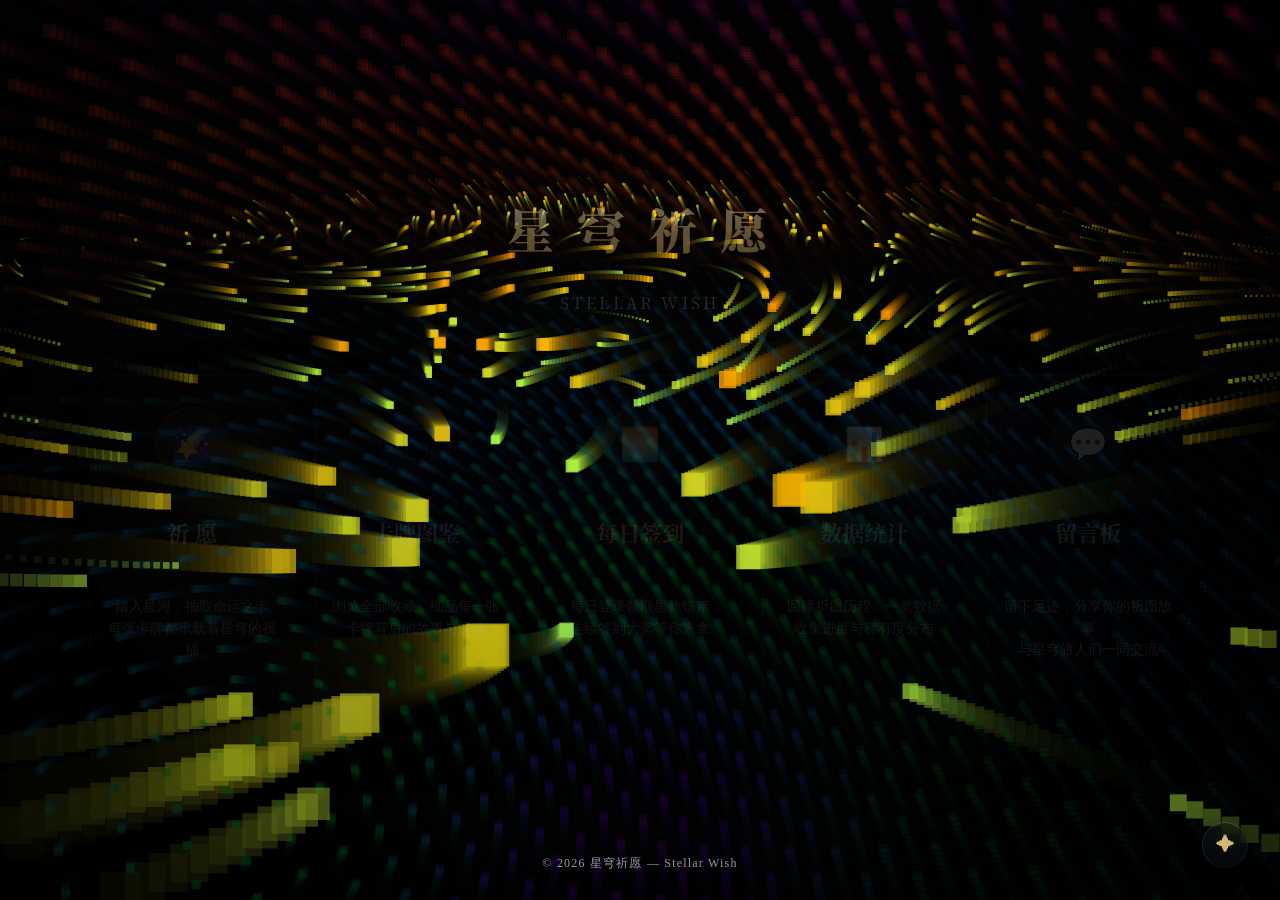
==== index.html @ f2a5bdac "fix: 五个入口卡片改为单行排列，禁止换行" ====
<!doctype html>
<html lang="zh-CN">
<head>
<meta charset="utf-8">
<meta name="viewport" content="width=device-width, initial-scale=1.0">
<title>星穹祈愿 · 主页</title>
<link rel="preconnect" href="https://fonts.googleapis.com">
<link rel="preconnect" href="https://fonts.gstatic.com" crossorigin>
<link href="https://fonts.googleapis.com/css2?family=Noto+Serif+SC:wght@400;600;700;900&family=Inter:wght@300;400;500;600&display=swap" rel="stylesheet">
<style>
/* ===== vortex canvas ===== */
html,body{
  margin:0px;
  width:100%;
  height:100%;
  overflow:hidden;
  background:#000;
}
#canvas{
  position:absolute;
  width:100%;
  height:100%;
}

/* ===== UI layer ===== */
:root{
  --gold:#D4B87A;--g2:#E8D5A3;--g3:#F5E6CC;--g4:#B89A50;
  --purple:#B08FFF;--p2:#c8b0ff;
  --text:#E8E0D0;--t2:#9999AA;
  --ft:"Noto Serif SC","STSong","SimSun",serif;
  --fu:"Inter","PingFang SC","Microsoft YaHei",sans-serif;
}

.vignette{
  position:fixed;inset:0;z-index:1;pointer-events:none;
  background:radial-gradient(ellipse at 50% 40%, transparent 25%, rgba(0,0,0,0.6) 100%);
}

.hero{
  position:fixed;inset:0;z-index:2;
  display:flex;flex-direction:column;align-items:center;justify-content:flex-start;
  padding:18vh 20px 40px;text-align:center;pointer-events:none;
  transition:opacity 0.5s ease, transform 0.6s cubic-bezier(0.22,1,0.36,1);
}
.hero>*{pointer-events:auto}
.hero.warping{opacity:0;transform:scale(0.92)}
.vignette{transition:opacity 0.4s ease}
.vignette.warping{opacity:0}
.footer{transition:opacity 0.4s ease}
.footer.warping{opacity:0}

.hero .logo{
  font-family:var(--ft);font-size:3rem;font-weight:900;
  background:linear-gradient(180deg,var(--g3),var(--gold),var(--g4));
  -webkit-background-clip:text;-webkit-text-fill-color:transparent;background-clip:text;
  margin-bottom:12px;letter-spacing:0.12em;
  text-shadow:0 0 80px rgba(212,184,122,0.3);
}
.hero .subtitle{
  font-family:var(--ft);font-size:1rem;color:var(--t2);
  letter-spacing:0.2em;margin-bottom:60px;
}

.portals{
  display:flex;gap:20px;flex-wrap:nowrap;justify-content:center;
  max-width:1100px;width:100%;
}
/* Frosted glass blobs behind cards — give backdrop-filter something to blur */
.portals::before{
  content:'';position:fixed;inset:0;z-index:-1;pointer-events:none;
  background:
    radial-gradient(ellipse 300px 350px at 20% 55%, rgba(212,175,110,0.10) 0%, transparent 70%),
    radial-gradient(ellipse 250px 300px at 75% 45%, rgba(176,143,255,0.08) 0%, transparent 70%),
    radial-gradient(ellipse 200px 250px at 50% 60%, rgba(100,160,220,0.06) 0%, transparent 70%);
}
.portal{
  flex:1;min-width:150px;max-width:200px;
  padding:32px 14px;border-radius:24px;
  /* Frosted glass core */
  background:rgba(18,22,40,0.28);
  backdrop-filter:blur(14px) saturate(150%) brightness(1.05);
  -webkit-backdrop-filter:blur(14px) saturate(150%) brightness(1.05);
  /* Directional borders — light from top-left, glass edge highlight */
  border-top:1px solid rgba(255,255,255,0.16);
  border-left:1px solid rgba(255,255,255,0.12);
  border-right:1px solid rgba(255,255,255,0.05);
  border-bottom:1px solid rgba(255,255,255,0.03);
  /* Multi-layer shadow for glass depth */
  box-shadow:
    0 20px 50px rgba(0,0,0,0.45),
    0 0 0 1px rgba(255,255,255,0.02) inset,
    0 1px 0 rgba(255,255,255,0.05) inset;
  text-decoration:none;color:inherit;
  transition:transform 0.4s cubic-bezier(0.22,1,0.36,1),box-shadow 0.4s ease,border-color 0.4s ease;
  display:flex;flex-direction:column;align-items:center;gap:16px;
}
.portal:hover{
  transform:translateY(-10px);
  border-top-color:rgba(255,255,255,0.28);
  border-left-color:rgba(255,255,255,0.20);
  border-right-color:rgba(255,255,255,0.10);
  border-bottom-color:rgba(255,255,255,0.06);
  box-shadow:
    0 30px 60px rgba(0,0,0,0.55),
    0 0 0 1px rgba(255,255,255,0.05) inset,
    0 1px 0 rgba(255,255,255,0.10) inset,
    0 0 80px rgba(212,184,122,0.10);
}
.portal-icon{
  width:72px;height:72px;border-radius:50%;
  display:flex;align-items:center;justify-content:center;
  font-size:2rem;
  background:rgba(255,255,255,0.04);
  border-top:1px solid rgba(255,255,255,0.14);
  border-left:1px solid rgba(255,255,255,0.10);
  border-right:1px solid rgba(255,255,255,0.04);
  border-bottom:1px solid rgba(255,255,255,0.02);
  box-shadow:0 8px 24px rgba(0,0,0,0.3),0 0 0 1px rgba(255,255,255,0.02) inset;
  backdrop-filter:blur(6px);
  -webkit-backdrop-filter:blur(6px);
  transition:all 0.4s ease;
}
.portal:hover .portal-icon{
  transform:translateY(-2px);
  box-shadow:0 12px 32px rgba(0,0,0,0.4),0 0 0 1px rgba(255,255,255,0.05) inset;
}
.portal.wish .portal-icon{background:radial-gradient(circle,rgba(212,184,122,0.18),rgba(212,184,122,0.03));border-top-color:rgba(212,184,122,0.3);border-left-color:rgba(212,184,122,0.2)}
.portal.cards .portal-icon{background:radial-gradient(circle,rgba(176,143,255,0.15),rgba(176,143,255,0.02));border-top-color:rgba(176,143,255,0.25);border-left-color:rgba(176,143,255,0.18)}
.portal.daily .portal-icon{background:radial-gradient(circle,rgba(255,180,100,0.15),rgba(255,180,100,0.02));border-top-color:rgba(255,180,100,0.25);border-left-color:rgba(255,180,100,0.18)}
.portal.stats .portal-icon{background:radial-gradient(circle,rgba(130,200,230,0.15),rgba(130,200,230,0.02));border-top-color:rgba(130,200,230,0.25);border-left-color:rgba(130,200,230,0.18)}
.portal.guestbook .portal-icon{background:radial-gradient(circle,rgba(180,220,180,0.15),rgba(180,220,180,0.02));border-top-color:rgba(180,220,180,0.25);border-left-color:rgba(180,220,180,0.18)}

.portal h2{font-family:var(--ft);font-size:1.4rem;font-weight:700}
.portal.wish h2{background:linear-gradient(180deg,var(--g3),var(--gold));-webkit-background-clip:text;-webkit-text-fill-color:transparent;background-clip:text}
.portal.cards h2{background:linear-gradient(180deg,var(--p2),var(--purple));-webkit-background-clip:text;-webkit-text-fill-color:transparent;background-clip:text}
.portal.daily h2{background:linear-gradient(180deg,#FFCC99,#FF9966);-webkit-background-clip:text;-webkit-text-fill-color:transparent;background-clip:text}
.portal.stats h2{background:linear-gradient(180deg,#99DDFF,#55AADD);-webkit-background-clip:text;-webkit-text-fill-color:transparent;background-clip:text}
.portal.guestbook h2{background:linear-gradient(180deg,#C8E8C8,#66AA88);-webkit-background-clip:text;-webkit-text-fill-color:transparent;background-clip:text}

.portal p{font-size:0.85rem;color:var(--t2);line-height:1.6}

.portal-arrow{
  font-size:0.9rem;color:var(--gold);opacity:0;
  transform:translateX(0);transition:all 0.3s ease;
}
.portal:hover .portal-arrow{opacity:1;transform:translateX(4px)}

.footer{
  position:fixed;bottom:28px;left:50%;transform:translateX(-50%);
  z-index:2;font-size:0.75rem;color:var(--t2);
  letter-spacing:0.1em;
}

/* ===== Return button (visible when dimmed) ===== */
.return-btn{
  position:fixed;bottom:32px;right:32px;z-index:20;
  width:46px;height:46px;border-radius:50%;
  border:none;cursor:pointer;outline:none;
  background:rgba(18,22,40,0.32);
  backdrop-filter:blur(12px) saturate(150%);
  -webkit-backdrop-filter:blur(12px) saturate(150%);
  border-top:1px solid rgba(255,255,255,0.16);
  border-left:1px solid rgba(255,255,255,0.10);
  border-right:1px solid rgba(255,255,255,0.05);
  border-bottom:1px solid rgba(255,255,255,0.03);
  color:var(--gold);font-size:1.2rem;
  display:flex;align-items:center;justify-content:center;
  box-shadow:0 6px 24px rgba(0,0,0,0.4);
  opacity:0;pointer-events:none;
  transition:opacity 0.4s ease,transform 0.3s ease;
  transform:scale(0.8);
}
.return-btn.visible{
  opacity:1;pointer-events:auto;transform:scale(1);
}
.return-btn:hover{
  border-top-color:rgba(255,255,255,0.28);
  background:rgba(212,184,122,0.12);
  box-shadow:0 8px 30px rgba(0,0,0,0.5),0 0 20px rgba(212,184,122,0.12);
}

/* ===== Portal auto-fade: dim when mouse is away ===== */
.hero .logo,.hero .subtitle,.hero .portals{
  transition:opacity 0.8s ease; /* slow fade-out */
}
.hero.dimmed .logo{opacity:0.45}
.hero.dimmed .subtitle{opacity:0.25}
.hero.dimmed .portals{opacity:0.12;pointer-events:none}
.hero.dimmed .portals:hover{opacity:0.12}

/* ===== Guestbook modal ===== */
.guestbook-overlay{
  position:fixed;inset:0;z-index:50;
  background:rgba(0,0,0,0.55);
  backdrop-filter:blur(6px);
  -webkit-backdrop-filter:blur(6px);
  display:flex;align-items:center;justify-content:center;
  opacity:0;pointer-events:none;
  transition:opacity 0.3s ease;
}
.guestbook-overlay.open{opacity:1;pointer-events:auto}
.guestbook-modal{
  width:min(720px,90vw);max-height:70vh;
  padding:28px 24px;border-radius:18px;
  background:rgba(14,20,40,0.48);
  backdrop-filter:blur(22px) saturate(150%) brightness(1.05);
  -webkit-backdrop-filter:blur(22px) saturate(150%) brightness(1.05);
  border-top:1px solid rgba(255,255,255,0.14);
  border-left:1px solid rgba(255,255,255,0.10);
  border-right:1px solid rgba(255,255,255,0.05);
  border-bottom:1px solid rgba(255,255,255,0.03);
  box-shadow:0 20px 60px rgba(0,0,0,0.5);
  overflow-y:auto;position:relative;
}
.guestbook-modal::-webkit-scrollbar{width:3px}
.guestbook-modal::-webkit-scrollbar-thumb{background:rgba(212,184,122,0.18);border-radius:2px}
.guestbook-modal h3{
  font-family:var(--ft);font-size:1.1rem;
  background:linear-gradient(180deg,var(--g3),var(--gold));
  -webkit-background-clip:text;-webkit-text-fill-color:transparent;background-clip:text;
  margin-bottom:16px;text-align:center;letter-spacing:2px;
}
.guestbook-close{
  position:absolute;top:12px;right:14px;
  width:32px;height:32px;border-radius:50%;
  border:1px solid rgba(255,255,255,0.12);
  background:rgba(255,255,255,0.04);
  color:var(--t2);cursor:pointer;font-size:0.9rem;
  display:flex;align-items:center;justify-content:center;
  transition:all 0.2s;
}
.guestbook-close:hover{color:var(--text);border-color:rgba(255,255,255,0.25)}

@media(max-width:600px){
  .hero .logo{font-size:2.2rem}
  .portals{gap:20px}
  .portal{padding:30px 20px}
  .guestbook-modal{max-height:80vh;padding:20px 14px}
}
</style>
</head>
<body>

<canvas id="canvas"></canvas>
<div class="vignette"></div>

<main class="hero">
  <h1 class="logo">星 穹 祈 愿</h1>
  <p class="subtitle">— STELLAR WISH —</p>

  <div class="portals">
    <a href="wish.html" class="portal wish">
      <div class="portal-icon">🌠</div>
      <h2>祈 愿</h2>
      <p>踏入星河，抽取命运之卡<br>每张卡牌都承载着星穹的祝福</p>
      <span class="portal-arrow">进入 →</span>
    </a>
    <a href="cards.html" class="portal cards">
      <div class="portal-icon">🂠</div>
      <h2>卡牌图鉴</h2>
      <p>浏览全部收藏，细品每一张<br>卡牌背后的故事与灵魂</p>
      <span class="portal-arrow">进入 →</span>
    </a>
    <a href="daily.html" class="portal daily">
      <div class="portal-icon">🌅</div>
      <h2>每日签到</h2>
      <p>每日登录领取星轨馈赠<br>连续签到大奖等你来拿</p>
      <span class="portal-arrow">进入 →</span>
    </a>
    <a href="stats.html" class="portal stats">
      <div class="portal-icon">📊</div>
      <h2>数据统计</h2>
      <p>回顾祈愿历程，一览数据<br>收集进度与稀有度分布</p>
      <span class="portal-arrow">进入 →</span>
    </a>
    <a class="portal guestbook" id="portal-guestbook" onclick="event.preventDefault();openGuestbook()">
      <div class="portal-icon">💬</div>
      <h2>留言板</h2>
      <p>留下足迹，分享你的祈愿故事<br>与星穹旅人们一同交流</p>
      <span class="portal-arrow">展开 ▽</span>
    </a>
  </div>
</main>

<footer class="footer">© 2026 星穹祈愿 — Stellar Wish</footer>

<!-- Dimmed-state return button -->
<button class="return-btn" id="return-btn" title="回到入口">✦</button>

<!-- ===== Guestbook modal ===== -->
<div class="guestbook-overlay" id="guestbook-overlay">
  <div class="guestbook-modal" id="guestbook-modal">
    <button class="guestbook-close" id="guestbook-close">✕</button>
    <h3>— 星穹留言 —</h3>
    <div id="giscus-container"></div>
  </div>
</div>

<script>
function project3D(x,y,z,vars){
	var p,d;
	x-=vars.camX;
	y-=vars.camY-8;
	z-=vars.camZ;
	p=Math.atan2(x,z);
	d=Math.sqrt(x*x+z*z);
	x=Math.sin(p-vars.yaw)*d;
	z=Math.cos(p-vars.yaw)*d;
	p=Math.atan2(y,z);
	d=Math.sqrt(y*y+z*z);
	y=Math.sin(p-vars.pitch)*d;
	z=Math.cos(p-vars.pitch)*d;
	var rx1=-1000;
	var ry1=1;
	var rx2=1000;
	var ry2=1;
	var rx3=0;
	var ry3=0;
	var rx4=x;
	var ry4=z;
	var uc=(ry4-ry3)*(rx2-rx1)-(rx4-rx3)*(ry2-ry1);
	var ua=((rx4-rx3)*(ry1-ry3)-(ry4-ry3)*(rx1-rx3))/uc;
	var ub=((rx2-rx1)*(ry1-ry3)-(ry2-ry1)*(rx1-rx3))/uc;
	if(!z)z=0.000000001;
	if(ua>0&&ua<1&&ub>0&&ub<1){
		return {
			x:vars.cx+(rx1+ua*(rx2-rx1))*vars.scale,
			y:vars.cy+y/z*vars.scale,
			d:(x*x+y*y+z*z)
		};
	}else{
		return { d:-1 };
	}
}
function elevation(x,y,z){
	var dist = Math.sqrt(x*x+y*y+z*z);
	if(dist && z/dist>=-1 && z/dist <=1) return Math.acos(z / dist);
	return 0.00000001;
}
function rgb(col){
	col += 0.000001;
	var r = parseInt((0.5+Math.sin(col)*0.5)*16);
	var g = parseInt((0.5+Math.cos(col)*0.5)*16);
	var b = parseInt((0.5-Math.sin(col)*0.5)*16);
	return "#"+r.toString(16)+g.toString(16)+b.toString(16);
}
function interpolateColors(RGB1,RGB2,degree){
	var w2=degree;
	var w1=1-w2;
	return [w1*RGB1[0]+w2*RGB2[0],w1*RGB1[1]+w2*RGB2[1],w1*RGB1[2]+w2*RGB2[2]];
}
function rgbArray(col){
	col += 0.000001;
	var r = parseInt((0.5+Math.sin(col)*0.5)*256);
	var g = parseInt((0.5+Math.cos(col)*0.5)*256);
	var b = parseInt((0.5-Math.sin(col)*0.5)*256);
	return [r, g, b];
}
function colorString(arr){
	var r = parseInt(arr[0]);
	var g = parseInt(arr[1]);
	var b = parseInt(arr[2]);
	return "#"+("0" + r.toString(16) ).slice (-2)+("0" + g.toString(16) ).slice (-2)+("0" + b.toString(16) ).slice (-2);
}
function process(vars){
	if(vars.points.length<vars.initParticles) for(var i=0;i<5;++i) spawnParticle(vars);
	var p,d,t;
	p = Math.atan2(vars.camX, vars.camZ);
	d = Math.sqrt(vars.camX * vars.camX + vars.camZ * vars.camZ);
	d -= Math.sin(vars.frameNo / 80) / 25;
	t = Math.cos(vars.frameNo / 300) / 165;
	vars.camX = Math.sin(p + t) * d;
	vars.camZ = Math.cos(p + t) * d;
	vars.camY = -Math.sin(vars.frameNo / 220) * 15;
	vars.yaw = Math.PI + p + t;
	vars.pitch = elevation(vars.camX, vars.camZ, vars.camY) - Math.PI / 2;
	var t;
	for(var i=0;i<vars.points.length;++i){
		x=vars.points[i].x;
		y=vars.points[i].y;
		z=vars.points[i].z;
		d=Math.sqrt(x*x+z*z)/1.0075;
		t=.1/(1+d*d/5);
		p=Math.atan2(x,z)+t;
		vars.points[i].x=Math.sin(p)*d;
		vars.points[i].z=Math.cos(p)*d;
		vars.points[i].y+=vars.points[i].vy*t*((Math.sqrt(vars.distributionRadius)-d)*2);
		if(vars.points[i].y>vars.vortexHeight/2 || d<.25){
			vars.points.splice(i,1);
			spawnParticle(vars);
		}
	}
}
function drawFloor(vars){
	var x,y,z,d,point,a;
	for (var i = -25; i <= 25; i += 1) {
		for (var j = -25; j <= 25; j += 1) {
			x = i*2;
			z = j*2;
			y = vars.floor;
			d = Math.sqrt(x * x + z * z);
			point = project3D(x, y-d*d/85, z, vars);
			if (point.d != -1) {
				size = 1 + 15000 / (1 + point.d);
				a = 0.15 - Math.pow(d / 50, 4) * 0.15;
				if (a > 0) {
					vars.ctx.fillStyle = colorString(interpolateColors(rgbArray(d/26-vars.frameNo/40),[0,128,32],.5+Math.sin(d/6-vars.frameNo/8)/2));
					vars.ctx.globalAlpha = a;
					vars.ctx.fillRect(point.x-size/2,point.y-size/2,size,size);
				}
			}
		}
	}
	vars.ctx.fillStyle = "#82f";
	for (var i = -25; i <= 25; i += 1) {
		for (var j = -25; j <= 25; j += 1) {
			x = i*2;
			z = j*2;
			y = -vars.floor;
			d = Math.sqrt(x * x + z * z);
			point = project3D(x, y+d*d/85, z, vars);
			if (point.d != -1) {
				size = 1 + 15000 / (1 + point.d);
				a = 0.15 - Math.pow(d / 50, 4) * 0.15;
				if (a > 0) {
					vars.ctx.fillStyle = colorString(interpolateColors(rgbArray(-d/26-vars.frameNo/40),[32,0,128],.5+Math.sin(-d/6-vars.frameNo/8)/2));
					vars.ctx.globalAlpha = a;
					vars.ctx.fillRect(point.x-size/2,point.y-size/2,size,size);
				}
			}
		}
	}
}
function sortFunction(a,b){
	return b.dist-a.dist;
}
function draw(vars){
	vars.ctx.globalAlpha=.15;
	vars.ctx.fillStyle="#000";
	vars.ctx.fillRect(0, 0, canvas.width, canvas.height);
	drawFloor(vars);
	var point,x,y,z,a;
	for(var i=0;i<vars.points.length;++i){
		x=vars.points[i].x;
		y=vars.points[i].y;
		z=vars.points[i].z;
		point=project3D(x,y,z,vars);
		if(point.d != -1){
			vars.points[i].dist=point.d;
			size=1+vars.points[i].radius/(1+point.d);
			d=Math.abs(vars.points[i].y);
			a = .8 - Math.pow(d / (vars.vortexHeight/2), 1000) * .8;
			vars.ctx.globalAlpha=a>=0&&a<=1?a:0;
			vars.ctx.fillStyle=rgb(vars.points[i].color);
			if(point.x>-1&&point.x<vars.canvas.width&&point.y>-1&&point.y<vars.canvas.height)vars.ctx.fillRect(point.x-size/2,point.y-size/2,size,size);
		}
	}
	vars.points.sort(sortFunction);
}
function spawnParticle(vars){

	var p,ls;
	pt={};
	p=Math.PI*2*Math.random();
	ls=Math.sqrt(Math.random()*vars.distributionRadius);
	pt.x=Math.sin(p)*ls;
	pt.y=-vars.vortexHeight/2;
	pt.vy=vars.initV/20+Math.random()*vars.initV;
	pt.z=Math.cos(p)*ls;
	pt.radius=200+800*Math.random();
	pt.color=pt.radius/1000+vars.frameNo/250;
	vars.points.push(pt);
}
function frame(vars) {
	if(vars === undefined){
		var vars={};
		vars.canvas = document.querySelector("canvas");
		vars.ctx = vars.canvas.getContext("2d");
		vars.canvas.width = document.body.clientWidth;
		vars.canvas.height = document.body.clientHeight;
		window.addEventListener("resize", function(){
			vars.canvas.width = document.body.clientWidth;
			vars.canvas.height = document.body.clientHeight;
			vars.cx=vars.canvas.width/2;
			vars.cy=vars.canvas.height/2;
		}, true);
		vars.frameNo=0;

		vars.camX = 0;
		vars.camY = 0;
		vars.camZ = -14;
		vars.pitch = elevation(vars.camX, vars.camZ, vars.camY) - Math.PI / 2;
		vars.yaw = 0;
		vars.cx=vars.canvas.width/2;
		vars.cy=vars.canvas.height/2;
		vars.bounding=10;
		vars.scale=500;
		vars.floor=26.5;

		vars.points=[];
		vars.initParticles=700;
		vars.initV=.01;
		vars.distributionRadius=800;
		vars.vortexHeight=25;
	}
	vars.frameNo++;
	requestAnimationFrame(function() {
		frame(vars);
	});
	process(vars);
	draw(vars);
}
frame();
</script>

<script>
/* ==============================================
   Hyperspace Warp Transition (Star Wars style)
   ============================================== */
(function(){
  var warpActive = false;

  // Intercept all portal clicks
  document.querySelectorAll('.portal').forEach(function(link){
    link.addEventListener('click', function(e){
      e.preventDefault();
      if(warpActive) return;
      var href = this.getAttribute('href');
      if(href) startWarp(href);
    });
  });

  function startWarp(targetUrl){
    warpActive = true;

    // Fade out UI layers
    document.querySelector('.hero').classList.add('warping');
    document.querySelector('.vignette').classList.add('warping');
    document.querySelector('.footer').classList.add('warping');

    // Create warp canvas on top of everything
    var warp = document.createElement('canvas');
    warp.style.cssText = 'position:fixed;inset:0;z-index:100;pointer-events:none';
    document.body.appendChild(warp);
    warp.width = window.innerWidth;
    warp.height = window.innerHeight;
    var ctx = warp.getContext('2d');

    var cx = warp.width / 2;
    var cy = warp.height / 2;

    // Hyperspace streaks — spawn from edges, race toward center
    var streaks = [];
    var STREAK_COUNT = 400;
    for (var i = 0; i < STREAK_COUNT; i++){
      streaks.push(spawnStreak(cx, cy, warp.width, warp.height, true));
    }

    var startTime = performance.now();
    var DURATION = 1800; // ms

    function spawnStreak(cx, cy, w, h, randomDist){
      // Spawn from far outside the viewport on a random edge
      var edge = Math.floor(Math.random() * 4);
      var x, y;
      var margin = 300;
      if(edge === 0){ x = Math.random() * w; y = -margin; }          // top
      else if(edge === 1){ x = w + margin; y = Math.random() * h; }   // right
      else if(edge === 2){ x = Math.random() * w; y = h + margin; }   // bottom
      else { x = -margin; y = Math.random() * h; }                     // left

      if(randomDist){
        // Randomize initial position along the path
        x += (cx - x) * (Math.random() * 0.8);
        y += (cy - y) * (Math.random() * 0.8);
      }

      // Slight randomization of target (vanishing point)
      var tx = cx + (Math.random() - 0.5) * 80;
      var ty = cy + (Math.random() - 0.5) * 60;

      var dx = tx - x;
      var dy = ty - y;
      var dist = Math.sqrt(dx * dx + dy * dy);

      return {
        x: x, y: y,
        tx: tx, ty: ty,
        nx: dx / dist, ny: dy / dist,
        dist: dist,
        speed: 4 + Math.random() * 12,
        length: 30 + Math.random() * 120,
        hue: Math.random() < 0.2 ? 40 : Math.random() < 0.5 ? 210 : 260,
        opacity: 0.5 + Math.random() * 0.5
      };
    }

    function animateWarp(ts){
      var elapsed = ts - startTime;
      var progress = Math.min(elapsed / DURATION, 1);
      // Aggressive ease-in: slow start → explosive finish
      var eased = Math.pow(progress, 4);

      // Fade-to-black overlay intensifies
      ctx.globalCompositeOperation = 'source-over';
      ctx.fillStyle = 'rgba(0,0,0,' + (0.08 + eased * 0.35) + ')';
      ctx.fillRect(0, 0, warp.width, warp.height);

      ctx.globalCompositeOperation = 'lighter';

      for (var i = 0; i < streaks.length; i++){
        var s = streaks[i];
        var currentSpeed = s.speed * (1 + eased * 40);
        s.x += s.nx * currentSpeed;
        s.y += s.ny * currentSpeed;

        var remainingDist = Math.sqrt(
          (s.tx - s.x) * (s.tx - s.x) + (s.ty - s.y) * (s.ty - s.y)
        );

        // Streak tail position
        var tailLen = s.length * (1 + eased * 8);
        var sx = s.x - s.nx * tailLen;
        var sy = s.y - s.ny * tailLen;

        var alpha = s.opacity * (1 - progress * 0.3);

        // Wide coloured glow
        ctx.beginPath();
        ctx.moveTo(sx, sy);
        ctx.lineTo(s.x, s.y);
        ctx.strokeStyle = 'hsla(' + s.hue + ',100%,80%,' + (alpha * 0.25) + ')';
        ctx.lineWidth = 4 + eased * 8;
        ctx.lineCap = 'round';
        ctx.stroke();

        // Mid glow
        ctx.beginPath();
        ctx.moveTo(sx, sy);
        ctx.lineTo(s.x, s.y);
        ctx.strokeStyle = 'hsla(' + s.hue + ',100%,95%,' + (alpha * 0.55) + ')';
        ctx.lineWidth = 1.5 + eased * 3;
        ctx.lineCap = 'round';
        ctx.stroke();

        // White-hot core
        ctx.beginPath();
        ctx.moveTo(sx, sy);
        ctx.lineTo(s.x, s.y);
        ctx.strokeStyle = 'hsla(0,0%,100%,' + alpha + ')';
        ctx.lineWidth = 0.8 + eased * 1.2;
        ctx.lineCap = 'round';
        ctx.stroke();

        // Respawn if past vanishing point or too close
        if(remainingDist < 20 || s.x < -500 || s.x > warp.width + 500 || s.y < -500 || s.y > warp.height + 500){
          streaks[i] = spawnStreak(cx, cy, warp.width, warp.height, false);
        }
      }

      // Central glow builds from 30% progress
      if(progress > 0.3){
        var glowAlpha = Math.pow((progress - 0.3) / 0.7, 2);
        var glowRadius = 80 + eased * 500;
        var g = ctx.createRadialGradient(cx, cy, 0, cx, cy, glowRadius);
        g.addColorStop(0, 'rgba(255,255,255,' + (glowAlpha * 0.9) + ')');
        g.addColorStop(0.2, 'rgba(180,210,255,' + (glowAlpha * 0.5) + ')');
        g.addColorStop(0.5, 'rgba(80,120,255,' + (glowAlpha * 0.15) + ')');
        g.addColorStop(1, 'rgba(20,40,180,0)');
        ctx.fillStyle = g;
        ctx.beginPath();
        ctx.arc(cx, cy, glowRadius, 0, Math.PI * 2);
        ctx.fill();
      }

      if(progress < 1){
        requestAnimationFrame(animateWarp);
      }else{
        // Terminal flash
        ctx.globalCompositeOperation = 'source-over';
        var flashAlpha = 1;
        function flashOut(){
          flashAlpha -= 0.06;
          if(flashAlpha <= 0){
            window.location.href = targetUrl;
            return;
          }
          ctx.fillStyle = 'rgba(255,255,255,' + Math.max(0, flashAlpha) + ')';
          ctx.fillRect(0, 0, warp.width, warp.height);
          requestAnimationFrame(flashOut);
        }
        ctx.fillStyle = '#fff';
        ctx.fillRect(0, 0, warp.width, warp.height);
        requestAnimationFrame(flashOut);
      }
    }

    requestAnimationFrame(animateWarp);
  }
})();
</script>

<script>
/* ==============================================
   Portal auto-fade + Guestbook toggle
   ============================================== */
(function(){
  var hero = document.querySelector('.hero');
  var returnBtn = document.getElementById('return-btn');
  var gbOverlay = document.getElementById('guestbook-overlay');
  var gbClose = document.getElementById('guestbook-close');
  var giscusLoaded = false;

  // ---- Portal fade ----
  var dimTimer = null;
  var DIM_DELAY = 1800;

  function undim(){
    // Force instant reappear via inline style, then clear for next fade-out
    var els = hero.querySelectorAll('.logo,.subtitle,.portals');
    els.forEach(function(el){ el.style.transition = 'none'; });
    hero.classList.remove('dimmed');
    returnBtn.classList.remove('visible');
    // Trigger reflow so the 'none' transition takes effect immediately
    hero.offsetHeight;
    // Restore CSS transition for next fade-out
    els.forEach(function(el){ el.style.transition = ''; });
    resetTimer();
  }

  function doDim(){
    hero.classList.add('dimmed');
    returnBtn.classList.add('visible');
  }

  function resetTimer(){
    clearTimeout(dimTimer);
    dimTimer = setTimeout(doDim, DIM_DELAY);
  }

  // Mouse enters hero area — immediately show
  hero.addEventListener('mouseenter', undim);
  // Mouse moves anywhere on the page — reset the fade countdown
  document.addEventListener('mousemove', function(e){
    if(hero.contains(e.target) || returnBtn.contains(e.target)){
      undim();
    }else{
      resetTimer();
    }
  });
  // Return button click — manually undim
  returnBtn.addEventListener('click', undim);
  // Start the timer on page load
  resetTimer();

  // ---- Guestbook modal ----
  window.openGuestbook = function(){
    gbOverlay.classList.add('open');
    if(!giscusLoaded) loadGiscus();
  };
  gbClose.addEventListener('click', function(){
    gbOverlay.classList.remove('open');
  });
  gbOverlay.addEventListener('click', function(e){
    if(e.target === gbOverlay) gbOverlay.classList.remove('open');
  });

  function loadGiscus(){
    giscusLoaded = true;
    var container = document.getElementById('giscus-container');
    // Show loading hint
    container.innerHTML = '<p style="text-align:center;color:var(--t2);font-size:0.85rem;padding:20px">正在加载留言系统...</p>';

    var script = document.createElement('script');
    script.src = 'https://giscus.app/client.js';
    script.setAttribute('data-repo', 'csxuyi/CSXUYI.github.io');
    script.setAttribute('data-repo-id', 'R_kgDOSl85kg');
    script.setAttribute('data-category', 'General');
    script.setAttribute('data-category-id', 'DIC_kwDOSl85ks4C99iu');
    script.setAttribute('data-mapping', 'pathname');
    script.setAttribute('data-strict', '0');
    script.setAttribute('data-reactions-enabled', '1');
    script.setAttribute('data-emit-metadata', '0');
    script.setAttribute('data-input-position', 'bottom');
    script.setAttribute('data-theme', 'dark');
    script.setAttribute('data-lang', 'zh-CN');
    script.setAttribute('data-loading', 'lazy');
    script.crossOrigin = 'anonymous';
    script.async = true;

    script.onload = function(){
      // giscus will replace the container content
    };
    script.onerror = function(){
      container.innerHTML = '<p style="text-align:center;color:var(--t2);font-size:0.85rem;padding:20px">留言系统加载失败。请确认已在 GitHub 仓库中启用 Discussions 功能，并到 <a href="https://giscus.app" style="color:var(--gold)" target="_blank">giscus.app</a> 完成配置。</p>';
    };

    container.appendChild(script);
  }
})();
</script>

</body>
</html>
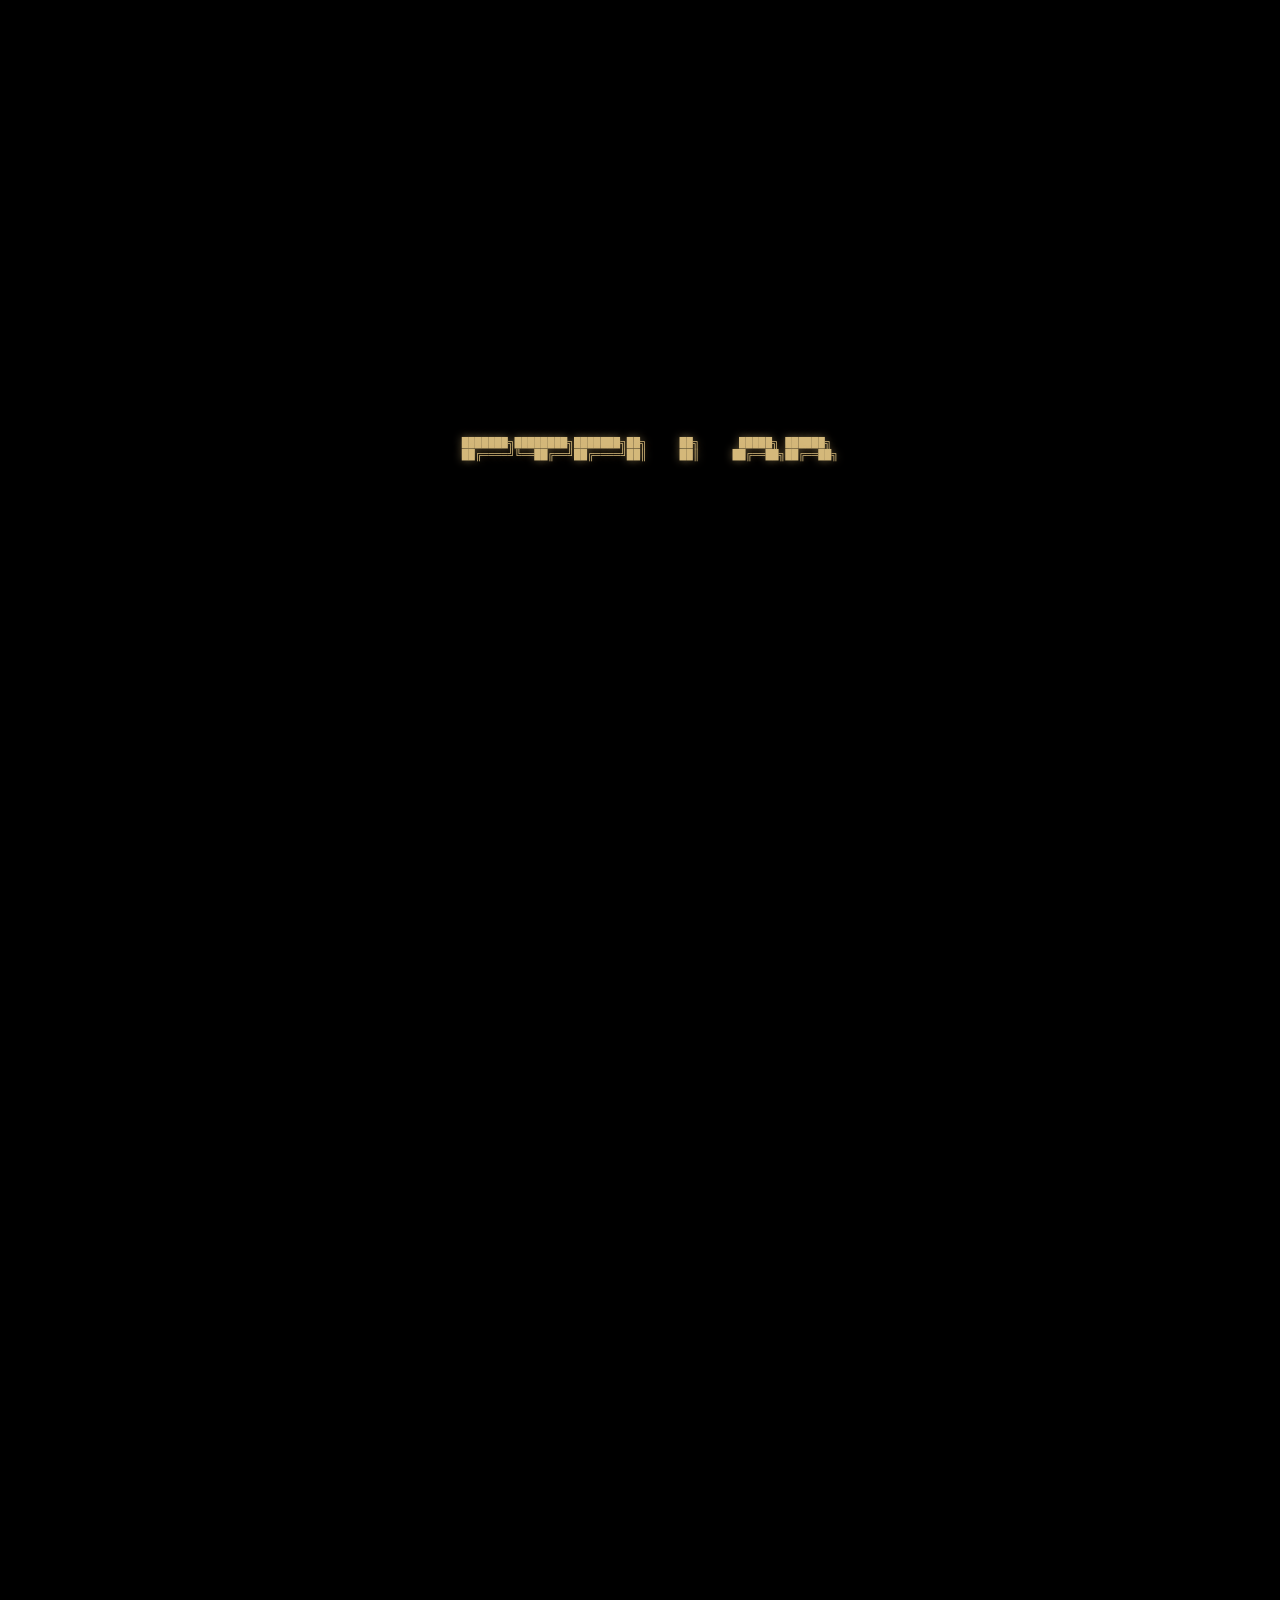
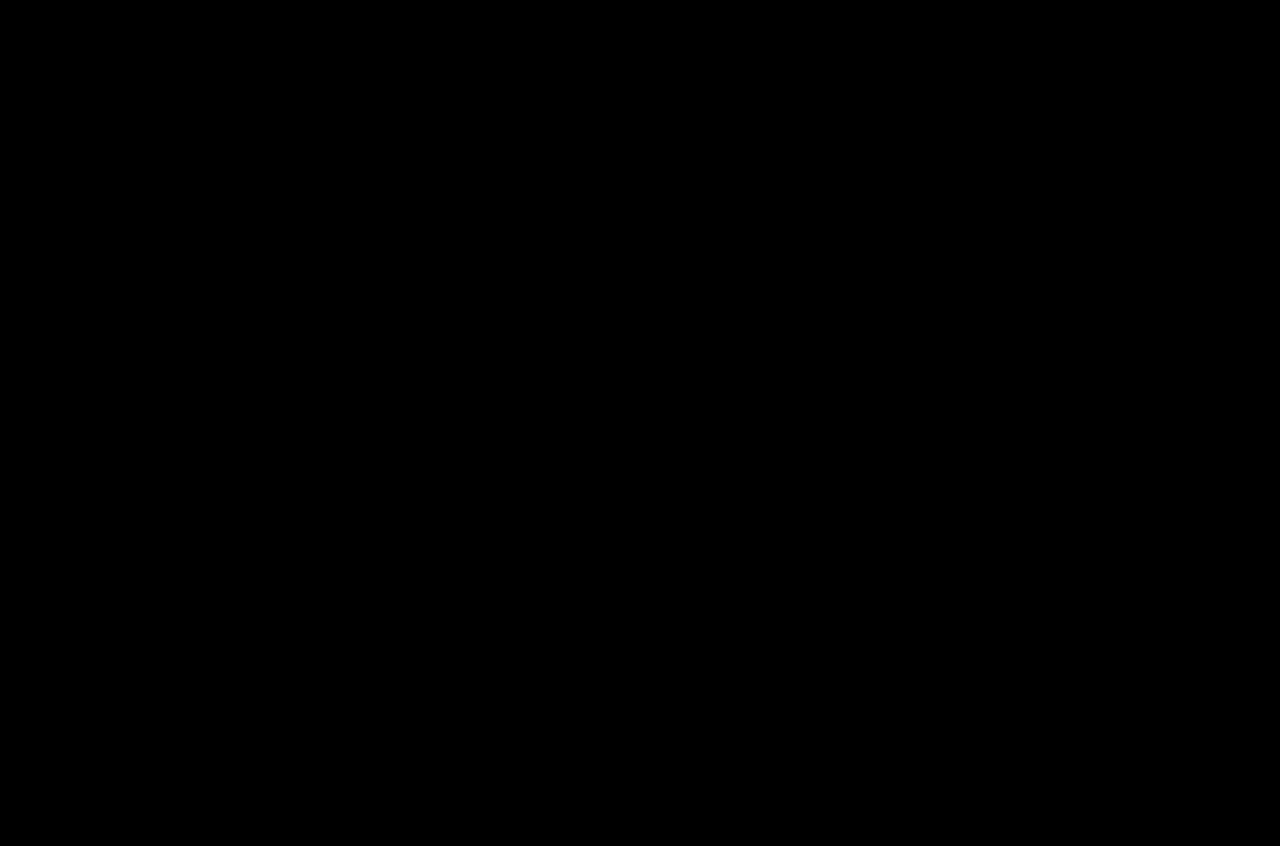
==== commit b79a896e: "feat: xLab 品牌升级 · WebGL 背景 · 电影感抽卡演出 · 全站终端风统一 - index: X[STELLAR_WISH] 终端风 logo, WebGL 黑洞星云背景, 星空牵引" ====
--- a/index.html
+++ b/index.html
@@ -3,7 +3,7 @@
 <head>
 <meta charset="utf-8">
 <meta name="viewport" content="width=device-width, initial-scale=1.0">
-<title>星穹祈愿 · 主页</title>
+<title>X[STELLAR_WISH] · xLab</title>
 <link rel="preconnect" href="https://fonts.googleapis.com">
 <link rel="preconnect" href="https://fonts.gstatic.com" crossorigin>
 <link href="https://fonts.googleapis.com/css2?family=Noto+Serif+SC:wght@400;600;700;900&family=Inter:wght@300;400;500;600&display=swap" rel="stylesheet">
@@ -13,13 +13,20 @@
   margin:0px;
   width:100%;
   height:100%;
-  overflow:hidden;
+  overflow-x:hidden;
   background:#000;
+  scroll-behavior:smooth;
 }
 #canvas{
-  position:absolute;
+  position:fixed;
   width:100%;
   height:100%;
+}
+#star-canvas{
+  position:fixed;
+  inset:0;
+  z-index:1;
+  pointer-events:none;
 }
 
 /* ===== UI layer ===== */
@@ -37,10 +44,12 @@
 }
 
 .hero{
-  position:fixed;inset:0;z-index:2;
+  position:relative;z-index:2;
+  min-height:100vh;
   display:flex;flex-direction:column;align-items:center;justify-content:flex-start;
-  padding:18vh 20px 40px;text-align:center;pointer-events:none;
+  padding:14vh 20px 60px;text-align:center;
   transition:opacity 0.5s ease, transform 0.6s cubic-bezier(0.22,1,0.36,1);
+  pointer-events:none;
 }
 .hero>*{pointer-events:auto}
 .hero.warping{opacity:0;transform:scale(0.92)}
@@ -50,15 +59,39 @@
 .footer.warping{opacity:0}
 
 .hero .logo{
-  font-family:var(--ft);font-size:3rem;font-weight:900;
+  font-family:"JetBrains Mono","SF Mono","Menlo",ui-monospace,monospace;
+  font-size:clamp(1.8rem,4.2vw,3rem);font-weight:700;
   background:linear-gradient(180deg,var(--g3),var(--gold),var(--g4));
   -webkit-background-clip:text;-webkit-text-fill-color:transparent;background-clip:text;
-  margin-bottom:12px;letter-spacing:0.12em;
+  margin-bottom:6px;letter-spacing:0.02em;
   text-shadow:0 0 80px rgba(212,184,122,0.3);
-}
+  white-space:nowrap;
+  display:inline-flex;align-items:baseline;gap:0;
+}
+.hero .logo .lb,.hero .logo .rb{color:#7aa9ff;-webkit-text-fill-color:#7aa9ff;opacity:.85}
+.hero .logo .cur{
+  display:inline-block;width:0.55ch;height:1em;background:var(--gold);
+  margin-left:4px;vertical-align:-0.12em;
+  animation:cur-blink 1.05s steps(1) infinite;
+}
+@keyframes cur-blink{50%{opacity:0}}
+.hero .subtag{
+  font-family:"JetBrains Mono",ui-monospace,monospace;
+  font-size:0.78rem;color:var(--t2);letter-spacing:0.18em;
+  margin-bottom:8px;opacity:0.85;
+}
+.hero .subtag .ok{color:#7fffa3}
+.hero .subtag .gold{color:var(--gold)}
 .hero .subtitle{
-  font-family:var(--ft);font-size:1rem;color:var(--t2);
-  letter-spacing:0.2em;margin-bottom:60px;
+  font-family:"JetBrains Mono",ui-monospace,monospace;font-size:0.78rem;color:var(--t2);
+  letter-spacing:0.16em;margin-bottom:54px;opacity:0.7;
+}
+.hero .brand{
+  font-family:"JetBrains Mono",ui-monospace,monospace;font-size:0.7rem;
+  letter-spacing:0.32em;color:var(--gold);opacity:0.9;
+  border:1px solid rgba(212,184,122,0.35);
+  padding:4px 10px;border-radius:4px;margin-bottom:18px;
+  background:rgba(212,184,122,0.06);
 }
 
 .portals{
@@ -146,9 +179,100 @@
 .portal:hover .portal-arrow{opacity:1;transform:translateX(4px)}
 
 .footer{
-  position:fixed;bottom:28px;left:50%;transform:translateX(-50%);
+  position:relative;padding:40px 20px 28px;text-align:center;
   z-index:2;font-size:0.75rem;color:var(--t2);
   letter-spacing:0.1em;
+}
+
+/* ===== Scroll-down sections ===== */
+.section-wrap{
+  position:relative;z-index:2;
+  padding:80px 24px 40px;
+  max-width:900px;margin:0 auto;
+}
+.section-label{
+  font-family:"JetBrains Mono",ui-monospace,monospace;
+  font-size:0.68rem;letter-spacing:0.28em;
+  color:#7aa9ff;margin-bottom:16px;
+  display:flex;align-items:center;gap:12px;
+}
+.section-label::before{content:'';width:20px;height:1px;background:#7aa9ff}
+.section-title{
+  font-family:var(--ft);font-size:clamp(1.5rem,3vw,2rem);font-weight:900;
+  background:linear-gradient(180deg,var(--g3),var(--gold));
+  -webkit-background-clip:text;-webkit-text-fill-color:transparent;background-clip:text;
+  margin-bottom:20px;letter-spacing:.06em;
+}
+.section-desc{
+  font-family:"JetBrains Mono",ui-monospace,monospace;
+  font-size:0.85rem;color:var(--t2);line-height:1.8;
+  max-width:640px;
+}
+.section-desc b{color:var(--g3);font-weight:600}
+
+/* Feature cards grid */
+.feature-grid{
+  display:grid;grid-template-columns:repeat(auto-fit,minmax(200px,1fr));
+  gap:16px;margin-top:32px;
+}
+.feature-card{
+  padding:22px 18px;border-radius:14px;
+  background:rgba(14,18,32,.4);backdrop-filter:blur(14px);-webkit-backdrop-filter:blur(14px);
+  border:1px solid var(--xline, rgba(212,184,122,0.18));border-top-color:rgba(255,255,255,0.10);
+  transition:transform .35s ease,border-color .35s ease;
+  font-family:"JetBrains Mono",ui-monospace,monospace;
+}
+.feature-card:hover{
+  transform:translateY(-4px);
+  border-color:rgba(212,184,122,0.35);box-shadow:0 0 32px rgba(212,184,122,.10);
+}
+.feature-card .fc-ico{font-size:1.4rem;margin-bottom:10px}
+.feature-card .fc-title{font-size:.82rem;font-weight:600;color:var(--g3);letter-spacing:.06em;margin-bottom:6px}
+.feature-card .fc-desc{font-size:.7rem;color:var(--t2);line-height:1.6}
+
+/* Call to action */
+.cta-box{
+  margin-top:28px;padding:28px 32px;border-radius:14px;
+  background:linear-gradient(135deg,rgba(212,184,122,0.08),rgba(176,143,255,0.05));
+  border:1px solid var(--xline, rgba(212,184,122,0.22));
+  text-align:center;
+}
+.cta-box .cta-text{font-family:var(--ft);font-size:1.1rem;color:var(--g3);letter-spacing:.06em;margin-bottom:16px}
+.cta-box .cta-link{
+  display:inline-flex;align-items:center;gap:8px;
+  font-family:"JetBrains Mono",ui-monospace,monospace;font-size:.78rem;
+  color:var(--gold);text-decoration:none;
+  padding:8px 18px;border:1px solid var(--xline);border-radius:8px;
+  background:rgba(212,184,122,0.06);
+  transition:all .25s ease;letter-spacing:.12em;
+}
+.cta-box .cta-link:hover{border-color:var(--gold);background:rgba(212,184,122,0.14);box-shadow:0 0 24px rgba(212,184,122,.15)}
+.cta-box .cta-link::before{content:'▸';color:var(--gold)}
+
+/* Scroll hint */
+.scroll-hint{
+  position:absolute;bottom:10vh;left:50%;transform:translateX(-50%);
+  font-family:"JetBrains Mono",ui-monospace,monospace;
+  font-size:.68rem;letter-spacing:.28em;color:var(--t2);
+  animation:sh-bounce 2s ease-in-out infinite;
+  z-index:5;
+}
+.scroll-hint::after{content:' ↓';opacity:.7}
+@keyframes sh-bounce{0%,100%{transform:translateX(-50%) translateY(0);opacity:.5}50%{transform:translateX(-50%) translateY(8px);opacity:1}}
+
+/* Reveal on scroll */
+.reveal{opacity:0;transform:translateY(28px);transition:opacity .8s ease,transform .8s ease}
+.reveal.in{opacity:1;transform:translateY(0)}
+
+/* Dimmed state adaptation for scroll layout */
+.hero.dimmed .portals{opacity:0.25;pointer-events:none}
+.hero.dimmed .portals:hover{opacity:0.25}
+
+/* Section separator */
+.section-rule{
+  width:60px;height:1px;
+  background:linear-gradient(90deg,transparent,var(--gold),transparent);
+  margin:0 auto 40px;
 }
 
 /* ===== Return button (visible when dimmed) ===== */
@@ -241,12 +365,16 @@
 </head>
 <body>
 
+<canvas id="canvas-2d" style="display:none"></canvas>
 <canvas id="canvas"></canvas>
+<canvas id="star-canvas"></canvas>
 <div class="vignette"></div>
 
 <main class="hero">
-  <h1 class="logo">星 穹 祈 愿</h1>
-  <p class="subtitle">— STELLAR WISH —</p>
+  <div class="brand">/// xLab</div>
+  <h1 class="logo"><span class="lb">X[</span><span id="logo-text">STELLAR_WISH</span><span class="lb">]</span><span class="cur"></span></h1>
+  <p class="subtag">▸ <span id="boot-line">stellar.wish.exec()</span></p>
+  <p class="subtitle" id="uptime-line">▸ uptime: --</p>
 
   <div class="portals">
     <a href="wish.html" class="portal wish">
@@ -280,12 +408,119 @@
       <span class="portal-arrow">展开 ▽</span>
     </a>
   </div>
+  <div class="scroll-hint">scroll</div>
 </main>
 
-<footer class="footer">© 2026 星穹祈愿 — Stellar Wish</footer>
+<!-- ============ ABOUT ============ -->
+<section class="section-wrap reveal" id="sec-about">
+  <div class="section-label">01 · About</div>
+  <h2 class="section-title">星穹祈愿</h2>
+  <div class="section-rule"></div>
+  <p class="section-desc">
+    这并非一个真正的游戏，而是一份<b>对「抽卡」的浪漫化表达</b>。<br><br>
+    每一张卡牌都承载着<b>一段故事</b>、一个<b>名字</b>、一份<b>独一无二的概率</b>。<br>
+    从 6★ 创世神的金色裂痕到 3★ SHIT 的出人意料，<br>
+    每一抽都是向虚空的星穹投掷的一枚硬币。<br><br>
+    <b>祈愿、图鉴、签到、统计</b> —— 四个维度构筑一个完整的迷你宇宙。
+  </p>
+</section>
+
+<!-- ============ FEATURES ============ -->
+<section class="section-wrap reveal" id="sec-features">
+  <div class="section-label">02 · Features</div>
+  <h2 class="section-title">站点功能</h2>
+  <div class="section-rule"></div>
+  <div class="feature-grid">
+    <div class="feature-card">
+      <div class="fc-ico">🌠</div>
+      <div class="fc-title">祈愿 · WISH</div>
+      <div class="fc-desc">四段式电影感抽卡演出：虚空吸入 → 神圣几何 → 奇点坍缩 → 超新星爆发</div>
+    </div>
+    <div class="feature-card">
+      <div class="fc-ico">🂠</div>
+      <div class="fc-title">图鉴 · CARDS</div>
+      <div class="fc-desc">3D 扇形卡牌陈列，悬停翻转揭示背面，六维属性雷达图</div>
+    </div>
+    <div class="feature-card">
+      <div class="fc-ico">🌅</div>
+      <div class="fc-title">签到 · DAILY</div>
+      <div class="fc-desc">七日签到阶梯奖励，周重置，奖励实时同步至祈愿页</div>
+    </div>
+    <div class="feature-card">
+      <div class="fc-ico">⌨</div>
+      <div class="fc-title">终端 · TERMINAL</div>
+      <div class="fc-desc">⌘K 命令面板、Konami 代码彩蛋、CLI 模拟抽卡、统计数据查询</div>
+    </div>
+  </div>
+</section>
+
+<!-- ============ ACTION ============ -->
+<section class="section-wrap reveal" id="sec-action">
+  <div class="section-label">03 · Enter</div>
+  <h2 class="section-title">踏入星穹</h2>
+  <div class="section-rule"></div>
+  <div class="cta-box">
+    <div class="cta-text">准备好了吗？命运之卡在等你。</div>
+    <a href="wish.html" class="cta-link">进入祈愿页</a>
+  </div>
+</section>
+
+<footer class="footer">© 2026 xLab · X[STELLAR_WISH]</footer>
+
+<script>
+/* ==========================================================================
+   xLab logo · typewriter + uptime
+   ========================================================================== */
+(function(){
+  const logo = document.getElementById('logo-text');
+  const boot = document.getElementById('boot-line');
+  const upt  = document.getElementById('uptime-line');
+  if(!logo || !boot || !upt) return;
+
+  // Typewriter: cycle through commands
+  const phrases = [
+    'stellar.wish.exec()',
+    'xlab.boot --module=wish',
+    'fortune --today',
+    'curl -X POST /api/dream',
+  ];
+  let pi = 0, ci = 0, dir = 1;
+  function tw(){
+    const p = phrases[pi];
+    if(dir === 1){
+      ci++;
+      if(ci > p.length){ dir = -1; setTimeout(tw, 1800); return; }
+    }else{
+      ci--;
+      if(ci < 0){ dir = 1; pi = (pi + 1) % phrases.length; }
+    }
+    boot.textContent = p.slice(0, ci);
+    setTimeout(tw, dir === 1 ? 55 : 28);
+  }
+  setTimeout(tw, 600);
+
+  // Uptime since first visit (persisted)
+  const KEY = 'xlab-first-visit';
+  let t0 = +localStorage.getItem(KEY);
+  if(!t0){ t0 = Date.now(); localStorage.setItem(KEY, t0); }
+  function fmt(){
+    const s = Math.floor((Date.now() - t0) / 1000);
+    const d = Math.floor(s / 86400);
+    const h = Math.floor((s % 86400) / 3600);
+    const m = Math.floor((s % 3600) / 60);
+    const sec = s % 60;
+    upt.innerHTML = '▸ uptime: <span style="color:#7fffa3">' +
+      d + 'd ' + String(h).padStart(2,'0') + 'h ' +
+      String(m).padStart(2,'0') + 'm ' + String(sec).padStart(2,'0') + 's</span>';
+  }
+  fmt(); setInterval(fmt, 1000);
+})();
+</script>
 
 <!-- Dimmed-state return button -->
 <button class="return-btn" id="return-btn" title="回到入口">✦</button>
+
+<script src="assets/geek.js"></script>
 
 <!-- ===== Guestbook modal ===== -->
 <div class="guestbook-overlay" id="guestbook-overlay">
@@ -297,408 +532,178 @@
 </div>
 
 <script>
-function project3D(x,y,z,vars){
-	var p,d;
-	x-=vars.camX;
-	y-=vars.camY-8;
-	z-=vars.camZ;
-	p=Math.atan2(x,z);
-	d=Math.sqrt(x*x+z*z);
-	x=Math.sin(p-vars.yaw)*d;
-	z=Math.cos(p-vars.yaw)*d;
-	p=Math.atan2(y,z);
-	d=Math.sqrt(y*y+z*z);
-	y=Math.sin(p-vars.pitch)*d;
-	z=Math.cos(p-vars.pitch)*d;
-	var rx1=-1000;
-	var ry1=1;
-	var rx2=1000;
-	var ry2=1;
-	var rx3=0;
-	var ry3=0;
-	var rx4=x;
-	var ry4=z;
-	var uc=(ry4-ry3)*(rx2-rx1)-(rx4-rx3)*(ry2-ry1);
-	var ua=((rx4-rx3)*(ry1-ry3)-(ry4-ry3)*(rx1-rx3))/uc;
-	var ub=((rx2-rx1)*(ry1-ry3)-(ry2-ry1)*(rx1-rx3))/uc;
-	if(!z)z=0.000000001;
-	if(ua>0&&ua<1&&ub>0&&ub<1){
-		return {
-			x:vars.cx+(rx1+ua*(rx2-rx1))*vars.scale,
-			y:vars.cy+y/z*vars.scale,
-			d:(x*x+y*y+z*z)
-		};
-	}else{
-		return { d:-1 };
-	}
-}
-function elevation(x,y,z){
-	var dist = Math.sqrt(x*x+y*y+z*z);
-	if(dist && z/dist>=-1 && z/dist <=1) return Math.acos(z / dist);
-	return 0.00000001;
-}
-function rgb(col){
-	col += 0.000001;
-	var r = parseInt((0.5+Math.sin(col)*0.5)*16);
-	var g = parseInt((0.5+Math.cos(col)*0.5)*16);
-	var b = parseInt((0.5-Math.sin(col)*0.5)*16);
-	return "#"+r.toString(16)+g.toString(16)+b.toString(16);
-}
-function interpolateColors(RGB1,RGB2,degree){
-	var w2=degree;
-	var w1=1-w2;
-	return [w1*RGB1[0]+w2*RGB2[0],w1*RGB1[1]+w2*RGB2[1],w1*RGB1[2]+w2*RGB2[2]];
-}
-function rgbArray(col){
-	col += 0.000001;
-	var r = parseInt((0.5+Math.sin(col)*0.5)*256);
-	var g = parseInt((0.5+Math.cos(col)*0.5)*256);
-	var b = parseInt((0.5-Math.sin(col)*0.5)*256);
-	return [r, g, b];
-}
-function colorString(arr){
-	var r = parseInt(arr[0]);
-	var g = parseInt(arr[1]);
-	var b = parseInt(arr[2]);
-	return "#"+("0" + r.toString(16) ).slice (-2)+("0" + g.toString(16) ).slice (-2)+("0" + b.toString(16) ).slice (-2);
-}
-function process(vars){
-	if(vars.points.length<vars.initParticles) for(var i=0;i<5;++i) spawnParticle(vars);
-	var p,d,t;
-	p = Math.atan2(vars.camX, vars.camZ);
-	d = Math.sqrt(vars.camX * vars.camX + vars.camZ * vars.camZ);
-	d -= Math.sin(vars.frameNo / 80) / 25;
-	t = Math.cos(vars.frameNo / 300) / 165;
-	vars.camX = Math.sin(p + t) * d;
-	vars.camZ = Math.cos(p + t) * d;
-	vars.camY = -Math.sin(vars.frameNo / 220) * 15;
-	vars.yaw = Math.PI + p + t;
-	vars.pitch = elevation(vars.camX, vars.camZ, vars.camY) - Math.PI / 2;
-	var t;
-	for(var i=0;i<vars.points.length;++i){
-		x=vars.points[i].x;
-		y=vars.points[i].y;
-		z=vars.points[i].z;
-		d=Math.sqrt(x*x+z*z)/1.0075;
-		t=.1/(1+d*d/5);
-		p=Math.atan2(x,z)+t;
-		vars.points[i].x=Math.sin(p)*d;
-		vars.points[i].z=Math.cos(p)*d;
-		vars.points[i].y+=vars.points[i].vy*t*((Math.sqrt(vars.distributionRadius)-d)*2);
-		if(vars.points[i].y>vars.vortexHeight/2 || d<.25){
-			vars.points.splice(i,1);
-			spawnParticle(vars);
-		}
-	}
-}
-function drawFloor(vars){
-	var x,y,z,d,point,a;
-	for (var i = -25; i <= 25; i += 1) {
-		for (var j = -25; j <= 25; j += 1) {
-			x = i*2;
-			z = j*2;
-			y = vars.floor;
-			d = Math.sqrt(x * x + z * z);
-			point = project3D(x, y-d*d/85, z, vars);
-			if (point.d != -1) {
-				size = 1 + 15000 / (1 + point.d);
-				a = 0.15 - Math.pow(d / 50, 4) * 0.15;
-				if (a > 0) {
-					vars.ctx.fillStyle = colorString(interpolateColors(rgbArray(d/26-vars.frameNo/40),[0,128,32],.5+Math.sin(d/6-vars.frameNo/8)/2));
-					vars.ctx.globalAlpha = a;
-					vars.ctx.fillRect(point.x-size/2,point.y-size/2,size,size);
-				}
-			}
-		}
-	}
-	vars.ctx.fillStyle = "#82f";
-	for (var i = -25; i <= 25; i += 1) {
-		for (var j = -25; j <= 25; j += 1) {
-			x = i*2;
-			z = j*2;
-			y = -vars.floor;
-			d = Math.sqrt(x * x + z * z);
-			point = project3D(x, y+d*d/85, z, vars);
-			if (point.d != -1) {
-				size = 1 + 15000 / (1 + point.d);
-				a = 0.15 - Math.pow(d / 50, 4) * 0.15;
-				if (a > 0) {
-					vars.ctx.fillStyle = colorString(interpolateColors(rgbArray(-d/26-vars.frameNo/40),[32,0,128],.5+Math.sin(-d/6-vars.frameNo/8)/2));
-					vars.ctx.globalAlpha = a;
-					vars.ctx.fillRect(point.x-size/2,point.y-size/2,size,size);
-				}
-			}
-		}
-	}
-}
-function sortFunction(a,b){
-	return b.dist-a.dist;
-}
-function draw(vars){
-	vars.ctx.globalAlpha=.15;
-	vars.ctx.fillStyle="#000";
-	vars.ctx.fillRect(0, 0, canvas.width, canvas.height);
-	drawFloor(vars);
-	var point,x,y,z,a;
-	for(var i=0;i<vars.points.length;++i){
-		x=vars.points[i].x;
-		y=vars.points[i].y;
-		z=vars.points[i].z;
-		point=project3D(x,y,z,vars);
-		if(point.d != -1){
-			vars.points[i].dist=point.d;
-			size=1+vars.points[i].radius/(1+point.d);
-			d=Math.abs(vars.points[i].y);
-			a = .8 - Math.pow(d / (vars.vortexHeight/2), 1000) * .8;
-			vars.ctx.globalAlpha=a>=0&&a<=1?a:0;
-			vars.ctx.fillStyle=rgb(vars.points[i].color);
-			if(point.x>-1&&point.x<vars.canvas.width&&point.y>-1&&point.y<vars.canvas.height)vars.ctx.fillRect(point.x-size/2,point.y-size/2,size,size);
-		}
-	}
-	vars.points.sort(sortFunction);
-}
-function spawnParticle(vars){
-
-	var p,ls;
-	pt={};
-	p=Math.PI*2*Math.random();
-	ls=Math.sqrt(Math.random()*vars.distributionRadius);
-	pt.x=Math.sin(p)*ls;
-	pt.y=-vars.vortexHeight/2;
-	pt.vy=vars.initV/20+Math.random()*vars.initV;
-	pt.z=Math.cos(p)*ls;
-	pt.radius=200+800*Math.random();
-	pt.color=pt.radius/1000+vars.frameNo/250;
-	vars.points.push(pt);
-}
-function frame(vars) {
-	if(vars === undefined){
-		var vars={};
-		vars.canvas = document.querySelector("canvas");
-		vars.ctx = vars.canvas.getContext("2d");
-		vars.canvas.width = document.body.clientWidth;
-		vars.canvas.height = document.body.clientHeight;
-		window.addEventListener("resize", function(){
-			vars.canvas.width = document.body.clientWidth;
-			vars.canvas.height = document.body.clientHeight;
-			vars.cx=vars.canvas.width/2;
-			vars.cy=vars.canvas.height/2;
-		}, true);
-		vars.frameNo=0;
-
-		vars.camX = 0;
-		vars.camY = 0;
-		vars.camZ = -14;
-		vars.pitch = elevation(vars.camX, vars.camZ, vars.camY) - Math.PI / 2;
-		vars.yaw = 0;
-		vars.cx=vars.canvas.width/2;
-		vars.cy=vars.canvas.height/2;
-		vars.bounding=10;
-		vars.scale=500;
-		vars.floor=26.5;
-
-		vars.points=[];
-		vars.initParticles=700;
-		vars.initV=.01;
-		vars.distributionRadius=800;
-		vars.vortexHeight=25;
-	}
-	vars.frameNo++;
-	requestAnimationFrame(function() {
-		frame(vars);
-	});
-	process(vars);
-	draw(vars);
-}
-frame();
-</script>
-
-<script>
-/* ==============================================
-   Hyperspace Warp Transition (Star Wars style)
-   ============================================== */
+/* ==========================================================================
+   WebGL Shader Background — Black-hole gravitational lensing + Nebula
+   - Animated noise nebula (gold + purple) warped around a virtual singularity
+   - Mouse-reactive gravity well (warps space toward cursor)
+   - Falls back to no background if WebGL unavailable
+   ========================================================================== */
 (function(){
-  var warpActive = false;
-
-  // Intercept all portal clicks
-  document.querySelectorAll('.portal').forEach(function(link){
-    link.addEventListener('click', function(e){
-      e.preventDefault();
-      if(warpActive) return;
-      var href = this.getAttribute('href');
-      if(href) startWarp(href);
-    });
+  const canvas = document.getElementById('canvas');
+  const gl = canvas.getContext('webgl', { antialias:false, premultipliedAlpha:false }) ||
+             canvas.getContext('experimental-webgl');
+  if(!gl){ canvas.style.background = '#05081a'; return; }
+
+  const VS = `
+    attribute vec2 p;
+    void main(){ gl_Position = vec4(p,0.,1.); }
+  `;
+  // Fragment: layered fbm nebula warped by a black-hole-like radial pull
+  const FS = `
+    precision highp float;
+    uniform vec2  uRes;
+    uniform float uT;
+    uniform vec2  uMouse;     // 0..1
+    uniform float uMouseAmp;  // 0..1 lerped
+    uniform float uWarp;      // global warp pulse (used by hyperspace boost)
+
+    // hash / noise helpers
+    float hash(vec2 p){ return fract(sin(dot(p,vec2(127.1,311.7)))*43758.5453); }
+    float noise(vec2 p){
+      vec2 i=floor(p), f=fract(p);
+      float a=hash(i), b=hash(i+vec2(1,0)), c=hash(i+vec2(0,1)), d=hash(i+vec2(1,1));
+      vec2 u=f*f*(3.-2.*f);
+      return mix(a,b,u.x)+(c-a)*u.y*(1.-u.x)+(d-b)*u.x*u.y;
+    }
+    float fbm(vec2 p){
+      float v=0., a=0.5;
+      for(int i=0;i<6;i++){ v+=a*noise(p); p*=2.05; a*=0.5; }
+      return v;
+    }
+
+    void main(){
+      vec2 res = uRes;
+      vec2 uv  = (gl_FragCoord.xy - 0.5*res) / min(res.x,res.y); // -1..1 ish
+
+      // mouse in same space
+      vec2 m = (uMouse * res - 0.5*res) / min(res.x,res.y);
+      vec2 toM = uv - m;
+      float dM = length(toM) + 0.001;
+
+      // Static singularity at center pulls space inward (gravitational lensing)
+      float r = length(uv) + 0.001;
+      vec2 dir = uv / r;
+      float pull = 0.18 / (r*r + 0.25);     // strong near center, dies off
+      vec2 lens = -dir * pull;              // pull toward 0,0
+
+      // Cursor-reactive secondary well
+      float pullM = (0.10 * uMouseAmp) / (dM*dM + 0.18);
+      vec2 lensM = -(toM/dM) * pullM;
+
+      // Add a swirl term (rotational drag) — gives that vortex feel
+      float swirl = 0.55 / (r*r + 0.6);
+      vec2 tang = vec2(-dir.y, dir.x) * swirl * 0.35;
+
+      // Time-evolving warp
+      float t = uT * 0.07;
+      vec2 wuv = uv + lens + lensM + tang*0.4;
+
+      // Layered fbm with domain warping
+      vec2 q = vec2(fbm(wuv*1.4 + vec2(0.0, t)), fbm(wuv*1.4 + vec2(5.2, -t)));
+      vec2 s = vec2(fbm(wuv*2.2 + 4.0*q + vec2(1.7, 9.2) + t),
+                    fbm(wuv*2.2 + 4.0*q + vec2(8.3, 2.8) - t));
+      float n = fbm(wuv*1.8 + 2.6*s + uWarp*0.6);
+
+      // Color palette: deep void → purple → gold → pale cream at high density
+      vec3 cVoid   = vec3(0.020, 0.030, 0.080);
+      vec3 cPurple = vec3(0.42 , 0.28 , 0.78 );
+      vec3 cGold   = vec3(0.86 , 0.72 , 0.42 );
+      vec3 cCream  = vec3(0.96 , 0.90 , 0.78 );
+
+      vec3 col = mix(cVoid,   cPurple, smoothstep(0.20, 0.55, n));
+      col      = mix(col,     cGold,   smoothstep(0.55, 0.78, n));
+      col      = mix(col,     cCream,  smoothstep(0.80, 0.95, n));
+
+      // Accretion-disc-ish brightening near event horizon
+      float horizon = smoothstep(0.40, 0.05, r);
+      col += vec3(1.0, 0.78, 0.42) * horizon * 0.25;
+      // Pure black hole core
+      float core = smoothstep(0.10, 0.04, r);
+      col = mix(col, vec3(0.0), core);
+
+      // Vignette
+      float vig = smoothstep(1.4, 0.4, length(uv));
+      col *= 0.55 + 0.45*vig;
+
+      // Tiny grain to kill banding
+      col += (hash(gl_FragCoord.xy + uT) - 0.5) * 0.02;
+
+      // Subtle warp pulse boost to brightness
+      col *= 1.0 + uWarp * 0.6;
+
+      gl_FragColor = vec4(col, 1.0);
+    }
+  `;
+
+  function compile(type, src){
+    const s = gl.createShader(type); gl.shaderSource(s, src); gl.compileShader(s);
+    if(!gl.getShaderParameter(s, gl.COMPILE_STATUS)){
+      console.warn('shader err', gl.getShaderInfoLog(s));
+    }
+    return s;
+  }
+  const prog = gl.createProgram();
+  gl.attachShader(prog, compile(gl.VERTEX_SHADER, VS));
+  gl.attachShader(prog, compile(gl.FRAGMENT_SHADER, FS));
+  gl.linkProgram(prog); gl.useProgram(prog);
+
+  const buf = gl.createBuffer();
+  gl.bindBuffer(gl.ARRAY_BUFFER, buf);
+  gl.bufferData(gl.ARRAY_BUFFER, new Float32Array([-1,-1, 1,-1, -1,1, 1,1]), gl.STATIC_DRAW);
+  const aP = gl.getAttribLocation(prog, 'p');
+  gl.enableVertexAttribArray(aP);
+  gl.vertexAttribPointer(aP, 2, gl.FLOAT, false, 0, 0);
+
+  const uRes      = gl.getUniformLocation(prog, 'uRes');
+  const uT        = gl.getUniformLocation(prog, 'uT');
+  const uMouse    = gl.getUniformLocation(prog, 'uMouse');
+  const uMouseAmp = gl.getUniformLocation(prog, 'uMouseAmp');
+  const uWarp     = gl.getUniformLocation(prog, 'uWarp');
+
+  let mx = 0.5, my = 0.5, ma = 0;     // target & smoothed mouse
+  let smX = 0.5, smY = 0.5, smA = 0;
+  let warp = 0;                        // exposed: window.__warpBoost
+  window.__warpBoost = (v)=>{ warp = Math.max(warp, v); };
+
+  function resize(){
+    const dpr = Math.min(window.devicePixelRatio || 1, 1.5);
+    canvas.width  = innerWidth  * dpr;
+    canvas.height = innerHeight * dpr;
+    canvas.style.width = innerWidth + 'px';
+    canvas.style.height = innerHeight + 'px';
+    gl.viewport(0,0,canvas.width,canvas.height);
+  }
+  addEventListener('resize', resize); resize();
+
+  addEventListener('pointermove', e=>{
+    mx = e.clientX / innerWidth;
+    my = 1 - e.clientY / innerHeight;
+    ma = 1;
   });
-
-  function startWarp(targetUrl){
-    warpActive = true;
-
-    // Fade out UI layers
-    document.querySelector('.hero').classList.add('warping');
-    document.querySelector('.vignette').classList.add('warping');
-    document.querySelector('.footer').classList.add('warping');
-
-    // Create warp canvas on top of everything
-    var warp = document.createElement('canvas');
-    warp.style.cssText = 'position:fixed;inset:0;z-index:100;pointer-events:none';
-    document.body.appendChild(warp);
-    warp.width = window.innerWidth;
-    warp.height = window.innerHeight;
-    var ctx = warp.getContext('2d');
-
-    var cx = warp.width / 2;
-    var cy = warp.height / 2;
-
-    // Hyperspace streaks — spawn from edges, race toward center
-    var streaks = [];
-    var STREAK_COUNT = 400;
-    for (var i = 0; i < STREAK_COUNT; i++){
-      streaks.push(spawnStreak(cx, cy, warp.width, warp.height, true));
-    }
-
-    var startTime = performance.now();
-    var DURATION = 1800; // ms
-
-    function spawnStreak(cx, cy, w, h, randomDist){
-      // Spawn from far outside the viewport on a random edge
-      var edge = Math.floor(Math.random() * 4);
-      var x, y;
-      var margin = 300;
-      if(edge === 0){ x = Math.random() * w; y = -margin; }          // top
-      else if(edge === 1){ x = w + margin; y = Math.random() * h; }   // right
-      else if(edge === 2){ x = Math.random() * w; y = h + margin; }   // bottom
-      else { x = -margin; y = Math.random() * h; }                     // left
-
-      if(randomDist){
-        // Randomize initial position along the path
-        x += (cx - x) * (Math.random() * 0.8);
-        y += (cy - y) * (Math.random() * 0.8);
-      }
-
-      // Slight randomization of target (vanishing point)
-      var tx = cx + (Math.random() - 0.5) * 80;
-      var ty = cy + (Math.random() - 0.5) * 60;
-
-      var dx = tx - x;
-      var dy = ty - y;
-      var dist = Math.sqrt(dx * dx + dy * dy);
-
-      return {
-        x: x, y: y,
-        tx: tx, ty: ty,
-        nx: dx / dist, ny: dy / dist,
-        dist: dist,
-        speed: 4 + Math.random() * 12,
-        length: 30 + Math.random() * 120,
-        hue: Math.random() < 0.2 ? 40 : Math.random() < 0.5 ? 210 : 260,
-        opacity: 0.5 + Math.random() * 0.5
-      };
-    }
-
-    function animateWarp(ts){
-      var elapsed = ts - startTime;
-      var progress = Math.min(elapsed / DURATION, 1);
-      // Aggressive ease-in: slow start → explosive finish
-      var eased = Math.pow(progress, 4);
-
-      // Fade-to-black overlay intensifies
-      ctx.globalCompositeOperation = 'source-over';
-      ctx.fillStyle = 'rgba(0,0,0,' + (0.08 + eased * 0.35) + ')';
-      ctx.fillRect(0, 0, warp.width, warp.height);
-
-      ctx.globalCompositeOperation = 'lighter';
-
-      for (var i = 0; i < streaks.length; i++){
-        var s = streaks[i];
-        var currentSpeed = s.speed * (1 + eased * 40);
-        s.x += s.nx * currentSpeed;
-        s.y += s.ny * currentSpeed;
-
-        var remainingDist = Math.sqrt(
-          (s.tx - s.x) * (s.tx - s.x) + (s.ty - s.y) * (s.ty - s.y)
-        );
-
-        // Streak tail position
-        var tailLen = s.length * (1 + eased * 8);
-        var sx = s.x - s.nx * tailLen;
-        var sy = s.y - s.ny * tailLen;
-
-        var alpha = s.opacity * (1 - progress * 0.3);
-
-        // Wide coloured glow
-        ctx.beginPath();
-        ctx.moveTo(sx, sy);
-        ctx.lineTo(s.x, s.y);
-        ctx.strokeStyle = 'hsla(' + s.hue + ',100%,80%,' + (alpha * 0.25) + ')';
-        ctx.lineWidth = 4 + eased * 8;
-        ctx.lineCap = 'round';
-        ctx.stroke();
-
-        // Mid glow
-        ctx.beginPath();
-        ctx.moveTo(sx, sy);
-        ctx.lineTo(s.x, s.y);
-        ctx.strokeStyle = 'hsla(' + s.hue + ',100%,95%,' + (alpha * 0.55) + ')';
-        ctx.lineWidth = 1.5 + eased * 3;
-        ctx.lineCap = 'round';
-        ctx.stroke();
-
-        // White-hot core
-        ctx.beginPath();
-        ctx.moveTo(sx, sy);
-        ctx.lineTo(s.x, s.y);
-        ctx.strokeStyle = 'hsla(0,0%,100%,' + alpha + ')';
-        ctx.lineWidth = 0.8 + eased * 1.2;
-        ctx.lineCap = 'round';
-        ctx.stroke();
-
-        // Respawn if past vanishing point or too close
-        if(remainingDist < 20 || s.x < -500 || s.x > warp.width + 500 || s.y < -500 || s.y > warp.height + 500){
-          streaks[i] = spawnStreak(cx, cy, warp.width, warp.height, false);
-        }
-      }
-
-      // Central glow builds from 30% progress
-      if(progress > 0.3){
-        var glowAlpha = Math.pow((progress - 0.3) / 0.7, 2);
-        var glowRadius = 80 + eased * 500;
-        var g = ctx.createRadialGradient(cx, cy, 0, cx, cy, glowRadius);
-        g.addColorStop(0, 'rgba(255,255,255,' + (glowAlpha * 0.9) + ')');
-        g.addColorStop(0.2, 'rgba(180,210,255,' + (glowAlpha * 0.5) + ')');
-        g.addColorStop(0.5, 'rgba(80,120,255,' + (glowAlpha * 0.15) + ')');
-        g.addColorStop(1, 'rgba(20,40,180,0)');
-        ctx.fillStyle = g;
-        ctx.beginPath();
-        ctx.arc(cx, cy, glowRadius, 0, Math.PI * 2);
-        ctx.fill();
-      }
-
-      if(progress < 1){
-        requestAnimationFrame(animateWarp);
-      }else{
-        // Terminal flash
-        ctx.globalCompositeOperation = 'source-over';
-        var flashAlpha = 1;
-        function flashOut(){
-          flashAlpha -= 0.06;
-          if(flashAlpha <= 0){
-            window.location.href = targetUrl;
-            return;
-          }
-          ctx.fillStyle = 'rgba(255,255,255,' + Math.max(0, flashAlpha) + ')';
-          ctx.fillRect(0, 0, warp.width, warp.height);
-          requestAnimationFrame(flashOut);
-        }
-        ctx.fillStyle = '#fff';
-        ctx.fillRect(0, 0, warp.width, warp.height);
-        requestAnimationFrame(flashOut);
-      }
-    }
-
-    requestAnimationFrame(animateWarp);
-  }
+  addEventListener('pointerleave', ()=>{ ma = 0; });
+
+  const start = performance.now();
+  function frame(t){
+    const dt = (t - start) / 1000;
+    // Smooth lerp the mouse
+    smX += (mx - smX) * 0.08;
+    smY += (my - smY) * 0.08;
+    smA += (ma - smA) * 0.04;
+    warp *= 0.94;
+
+    gl.uniform2f(uRes, canvas.width, canvas.height);
+    gl.uniform1f(uT, dt);
+    gl.uniform2f(uMouse, smX, smY);
+    gl.uniform1f(uMouseAmp, smA);
+    gl.uniform1f(uWarp, warp);
+    gl.drawArrays(gl.TRIANGLE_STRIP, 0, 4);
+    requestAnimationFrame(frame);
+  }
+  requestAnimationFrame(frame);
 })();
 </script>
+
+<script src="assets/wormhole.js"></script>
 
 <script>
 /* ==============================================
@@ -800,5 +805,119 @@
 })();
 </script>
 
+<script>
+/* ==========================================================================
+   星 辰 牵 引 ·  Star Traction Canvas
+   70 颗粒子星座网络：鼠标吸引 + 粒子间连线 + 鼠标粉金色高压线
+   分层于 WebGL 背景之上 / vignette 之下
+   ========================================================================== */
+(function(){
+  const c = document.getElementById('star-canvas');
+  if(!c) return;
+  const ctx = c.getContext('2d');
+  const P = 70; // particle count
+  let W, H, px, py;
+  let mx = -999, my = -999; // offscreen initially
+  let smX = -999, smY = -999;
+  let particles = [];
+
+  function resize(){ W=c.width=innerWidth; H=c.height=innerHeight; }
+  resize(); addEventListener('resize', resize);
+  addEventListener('pointermove', e=>{ mx=e.clientX; my=e.clientY; });
+  addEventListener('pointerleave', ()=>{ mx=-999; my=-999; });
+
+  // Init
+  for(let i=0;i<P;i++){
+    particles.push({
+      x:Math.random()*W, y:Math.random()*H,
+      vx:(Math.random()-.5)*.35, vy:(Math.random()-.5)*.35,
+      r:Math.random()*2.2+.6,
+      phase:Math.random()*Math.PI*2,
+    });
+  }
+
+  function draw(now){
+    const t=now*0.001;
+    // Smooth mouse (damping toward actual)
+    if(mx<0 && smX<0){ smX=W/2; smY=H/2; }
+    smX+=(mx-smX)*.06;
+    smY+=(my-smY)*.06;
+
+    ctx.clearRect(0,0,W,H);
+
+    // Update + draw particles
+    for(const p of particles){
+      p.x+=p.vx; p.y+=p.vy;
+      if(p.x<0||p.x>W) p.vx*=-1;
+      if(p.y<0||p.y>H) p.vy*=-1;
+
+      // Mouse attraction (gentle)
+      const dx=smX-p.x, dy=smY-p.y;
+      const d2=dx*dx+dy*dy;
+      if(d2<24000&&d2>1){
+        const inv=1/Math.sqrt(d2);
+        p.vx+=dx*inv*.009;
+        p.vy+=dy*inv*.009;
+      }
+      p.vx*=.995; p.vy*=.995;
+
+      const twinkle=.4+.6*Math.sin(t*2.5+p.phase);
+      ctx.beginPath(); ctx.arc(p.x,p.y,p.r,0,Math.PI*2);
+      ctx.fillStyle=`rgba(255,225,160,${twinkle*.88})`;
+      ctx.fill();
+    }
+
+    // Particle-to-particle links (cyan-blue, longer threshold for starfield feel)
+    for(let i=0;i<P;i++){
+      for(let j=i+1;j<P;j++){
+        const a=particles[i],b=particles[j];
+        const dx=a.x-b.x, dy=a.y-b.y;
+        const d2=dx*dx+dy*dy;
+        if(d2<16000){
+          const alpha=(1-d2/16000)*.48;
+          ctx.strokeStyle=`rgba(180,220,255,${alpha})`;
+          ctx.lineWidth=.6;
+          ctx.beginPath(); ctx.moveTo(a.x,a.y); ctx.lineTo(b.x,b.y); ctx.stroke();
+        }
+      }
+    }
+
+    // Mouse-to-particle links (pink-gold, intense, short range)
+    if(mx>=0){
+      for(const p of particles){
+        const dx=p.x-smX, dy=p.y-smY;
+        const d2=dx*dx+dy*dy;
+        if(d2<22000){
+          const alpha=(1-d2/22000)*.78;
+          ctx.strokeStyle=`rgba(255,160,190,${alpha})`;
+          ctx.lineWidth=.75;
+          ctx.beginPath(); ctx.moveTo(p.x,p.y); ctx.lineTo(smX,smY); ctx.stroke();
+        }
+      }
+    }
+
+    requestAnimationFrame(draw);
+  }
+  requestAnimationFrame(draw);
+})();
+</script>
+
+<script>
+/* ==========================================================================
+   Scroll Reveal · IntersectionObserver
+   ========================================================================== */
+(function(){
+  const io = new IntersectionObserver((entries)=>{
+    for(const e of entries){
+      if(e.isIntersecting){
+        e.target.classList.add('in');
+        io.unobserve(e.target);
+      }
+    }
+  }, { threshold:.12 });
+  document.querySelectorAll('.reveal').forEach(el=>io.observe(el));
+})();
+</script>
+
 </body>
 </html>
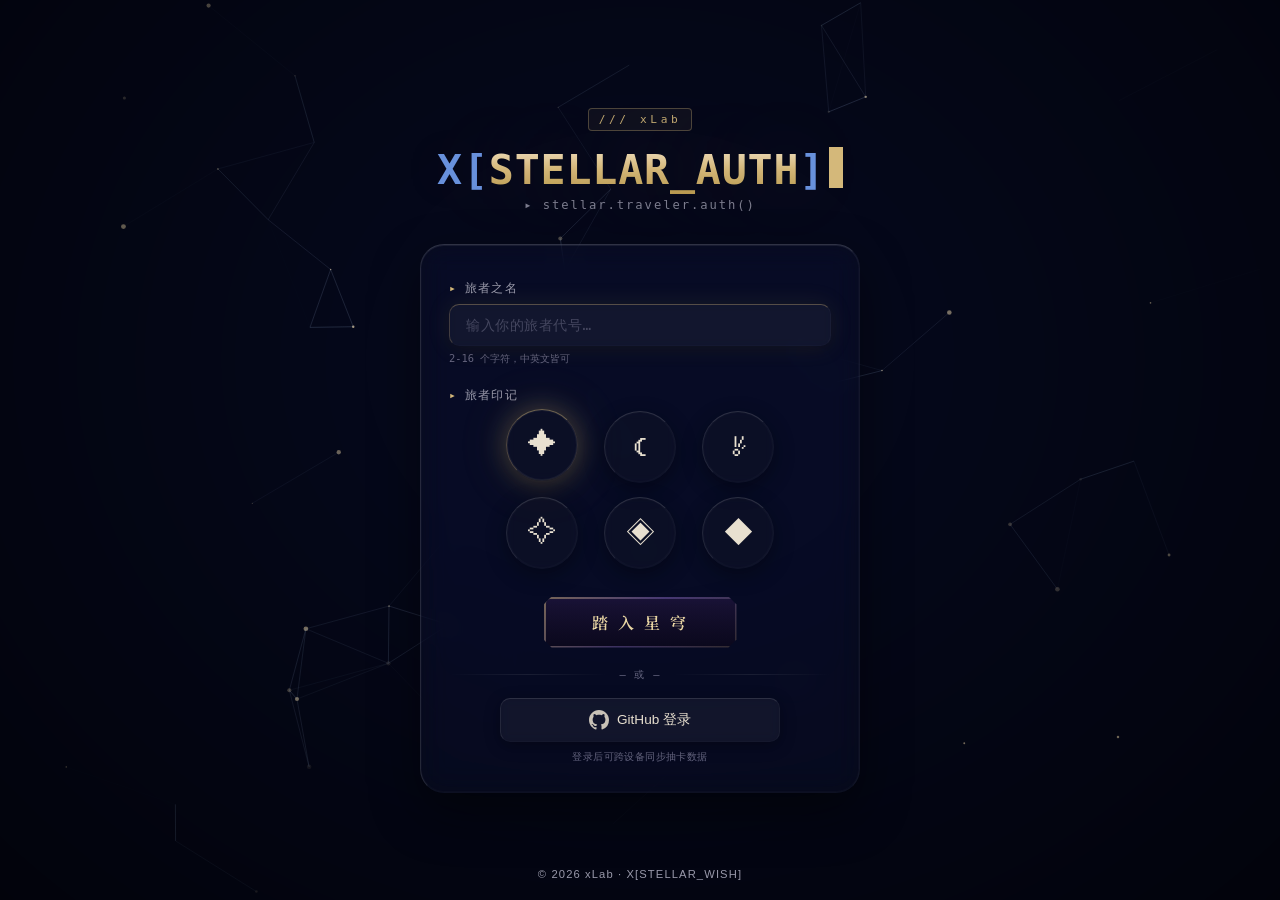
==== commit c8cecb9b: "feat: GitHub OAuth login + cloud vault sync via Gist - Add login.html with dual-mode (guest + GitHub" ====
--- a/index.html
+++ b/index.html
@@ -84,8 +84,36 @@
 .hero .subtag .gold{color:var(--gold)}
 .hero .subtitle{
   font-family:"JetBrains Mono",ui-monospace,monospace;font-size:0.78rem;color:var(--t2);
-  letter-spacing:0.16em;margin-bottom:54px;opacity:0.7;
-}
+  letter-spacing:0.16em;margin-bottom:22px;opacity:0.7;
+}
+.traveler-greeting{
+  display:inline-flex;align-items:center;gap:8px;
+  padding:6px 14px;border-radius:16px;margin-bottom:28px;
+  background:rgba(18,22,40,0.22);
+  backdrop-filter:blur(8px);-webkit-backdrop-filter:blur(8px);
+  border-top:1px solid rgba(255,255,255,0.10);
+  border-left:1px solid rgba(255,255,255,0.06);
+  border-right:1px solid rgba(255,255,255,0.03);
+  border-bottom:1px solid rgba(255,255,255,0.02);
+  font-family:"JetBrains Mono",ui-monospace,monospace;
+  font-size:0.7rem;color:var(--t2);letter-spacing:0.06em;
+  cursor:pointer;transition:all 0.3s ease;
+  box-shadow:0 4px 16px rgba(0,0,0,0.3);
+}
+.traveler-greeting:hover{
+  border-top-color:rgba(212,184,122,0.25);
+  border-left-color:rgba(212,184,122,0.15);
+  color:var(--text);
+  box-shadow:0 6px 24px rgba(0,0,0,0.4),0 0 16px rgba(212,184,122,0.08);
+}
+.greeting-avatar{
+  width:24px;height:24px;border-radius:50%;
+  display:flex;align-items:center;justify-content:center;
+  font-size:0.85rem;flex-shrink:0;
+  background:rgba(212,184,122,0.08);
+  border-top:1px solid rgba(212,184,122,0.18);
+}
+#greeting-name{color:var(--g3);font-weight:600}
 .hero .brand{
   font-family:"JetBrains Mono",ui-monospace,monospace;font-size:0.7rem;
   letter-spacing:0.32em;color:var(--gold);opacity:0.9;
@@ -304,12 +332,13 @@
 }
 
 /* ===== Portal auto-fade: dim when mouse is away ===== */
-.hero .logo,.hero .subtitle,.hero .portals{
+.hero .logo,.hero .subtitle,.hero .portals,.traveler-greeting{
   transition:opacity 0.8s ease; /* slow fade-out */
 }
 .hero.dimmed .logo{opacity:0.45}
 .hero.dimmed .subtitle{opacity:0.25}
 .hero.dimmed .portals{opacity:0.12;pointer-events:none}
+.hero.dimmed .traveler-greeting{opacity:0.35;pointer-events:none}
 .hero.dimmed .portals:hover{opacity:0.12}
 
 /* ===== Guestbook modal ===== */
@@ -365,6 +394,11 @@
 </head>
 <body>
 
+<!-- Auth guard: redirect to login if no profile -->
+<script>
+if(!localStorage.getItem('xlab-profile')&&!sessionStorage.getItem('gh_token')){location.replace('login.html')}
+</script>
+
 <canvas id="canvas-2d" style="display:none"></canvas>
 <canvas id="canvas"></canvas>
 <canvas id="star-canvas"></canvas>
@@ -375,6 +409,11 @@
   <h1 class="logo"><span class="lb">X[</span><span id="logo-text">STELLAR_WISH</span><span class="lb">]</span><span class="cur"></span></h1>
   <p class="subtag">▸ <span id="boot-line">stellar.wish.exec()</span></p>
   <p class="subtitle" id="uptime-line">▸ uptime: --</p>
+  <div class="traveler-greeting" id="traveler-greeting" onclick="location.href='login.html'" title="修改旅者身份">
+    <span class="greeting-avatar" id="greeting-avatar">✦</span>
+    <span>旅者 <b id="greeting-name">—</b></span>
+  </div>
+
 
   <div class="portals">
     <a href="wish.html" class="portal wish">
@@ -517,9 +556,34 @@
 })();
 </script>
 
+
+  // Populate traveler greeting from xlab-profile or GitHub
+  (function(){
+    var ga = document.getElementById("greeting-avatar");
+    var gn = document.getElementById("greeting-name");
+    if(!ga||!gn) return;
+    // GitHub login takes priority
+    var ghUser = sessionStorage.getItem("gh_user");
+    if(ghUser){try{ghUser=JSON.parse(ghUser);}catch(e){ghUser=null}}
+    if(ghUser){
+      var img=document.createElement("img");
+      img.src=ghUser.avatar_url;img.style.width="22px";img.style.height="22px";img.style.borderRadius="50%";img.style.display="block";
+      ga.textContent="";ga.appendChild(img);ga.style.padding="1px";
+      gn.textContent=ghUser.login;
+      return;
+    }
+    // Guest profile fallback
+    var p;try{p=JSON.parse(localStorage.getItem("xlab-profile"));}catch(e){}
+    if(!p)return;
+    var AV={stellar:"✦",moon:"☾",comet:"☄",nova:"✧",galaxy:"◈",astronaut:"◆"};
+    ga.textContent=AV[p.avatar]||"✦";
+    gn.textContent=p.name;
+  })();
+</script>
 <!-- Dimmed-state return button -->
 <button class="return-btn" id="return-btn" title="回到入口">✦</button>
 
+<script src="assets/sync.js"></script>
 <script src="assets/geek.js"></script>
 
 <!-- ===== Guestbook modal ===== -->
@@ -722,7 +786,7 @@
 
   function undim(){
     // Force instant reappear via inline style, then clear for next fade-out
-    var els = hero.querySelectorAll('.logo,.subtitle,.portals');
+    var els = hero.querySelectorAll('.logo,.subtitle,.portals,.traveler-greeting');
     els.forEach(function(el){ el.style.transition = 'none'; });
     hero.classList.remove('dimmed');
     returnBtn.classList.remove('visible');
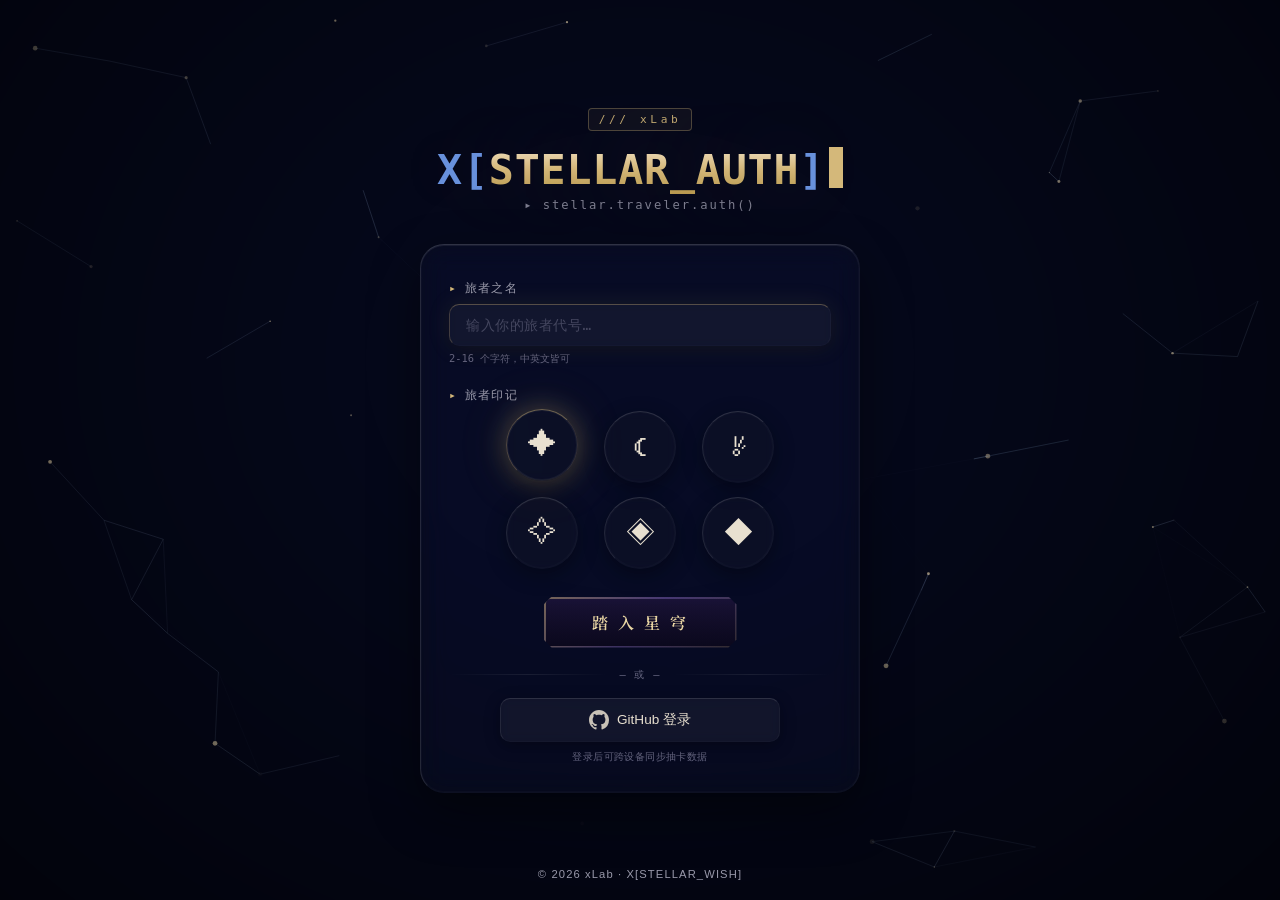
==== commit b7aa1f52: "feat: quiz challenge (100 tech questions) + game choice dialog - Add assets/quiz-bank.js: 100 tech q" ====
--- a/index.html
+++ b/index.html
@@ -190,6 +190,7 @@
 .portal.daily .portal-icon{background:radial-gradient(circle,rgba(255,180,100,0.15),rgba(255,180,100,0.02));border-top-color:rgba(255,180,100,0.25);border-left-color:rgba(255,180,100,0.18)}
 .portal.stats .portal-icon{background:radial-gradient(circle,rgba(130,200,230,0.15),rgba(130,200,230,0.02));border-top-color:rgba(130,200,230,0.25);border-left-color:rgba(130,200,230,0.18)}
 .portal.guestbook .portal-icon{background:radial-gradient(circle,rgba(180,220,180,0.15),rgba(180,220,180,0.02));border-top-color:rgba(180,220,180,0.25);border-left-color:rgba(180,220,180,0.18)}
+.portal.quiz .portal-icon{background:radial-gradient(circle,rgba(100,220,200,0.18),rgba(100,220,200,0.03));border-top-color:rgba(100,220,200,0.3);border-left-color:rgba(100,220,200,0.2)}
 
 .portal h2{font-family:var(--ft);font-size:1.4rem;font-weight:700}
 .portal.wish h2{background:linear-gradient(180deg,var(--g3),var(--gold));-webkit-background-clip:text;-webkit-text-fill-color:transparent;background-clip:text}
@@ -197,6 +198,7 @@
 .portal.daily h2{background:linear-gradient(180deg,#FFCC99,#FF9966);-webkit-background-clip:text;-webkit-text-fill-color:transparent;background-clip:text}
 .portal.stats h2{background:linear-gradient(180deg,#99DDFF,#55AADD);-webkit-background-clip:text;-webkit-text-fill-color:transparent;background-clip:text}
 .portal.guestbook h2{background:linear-gradient(180deg,#C8E8C8,#66AA88);-webkit-background-clip:text;-webkit-text-fill-color:transparent;background-clip:text}
+.portal.quiz h2{background:linear-gradient(180deg,#AAEEEE,#44AAAA);-webkit-background-clip:text;-webkit-text-fill-color:transparent;background-clip:text}
 
 .portal p{font-size:0.85rem;color:var(--t2);line-height:1.6}
 
@@ -438,6 +440,12 @@
       <div class="portal-icon">📊</div>
       <h2>数据统计</h2>
       <p>回顾祈愿历程，一览数据<br>收集进度与稀有度分布</p>
+      <span class="portal-arrow">进入 →</span>
+    </a>
+    <a href="wish.html?mode=quiz" class="portal quiz">
+      <div class="portal-icon">🧠</div>
+      <h2>答题挑战</h2>
+      <p>技术知识问答，每题10抽<br>硬件·软件·安全·运维·设计</p>
       <span class="portal-arrow">进入 →</span>
     </a>
     <a class="portal guestbook" id="portal-guestbook" onclick="event.preventDefault();openGuestbook()">
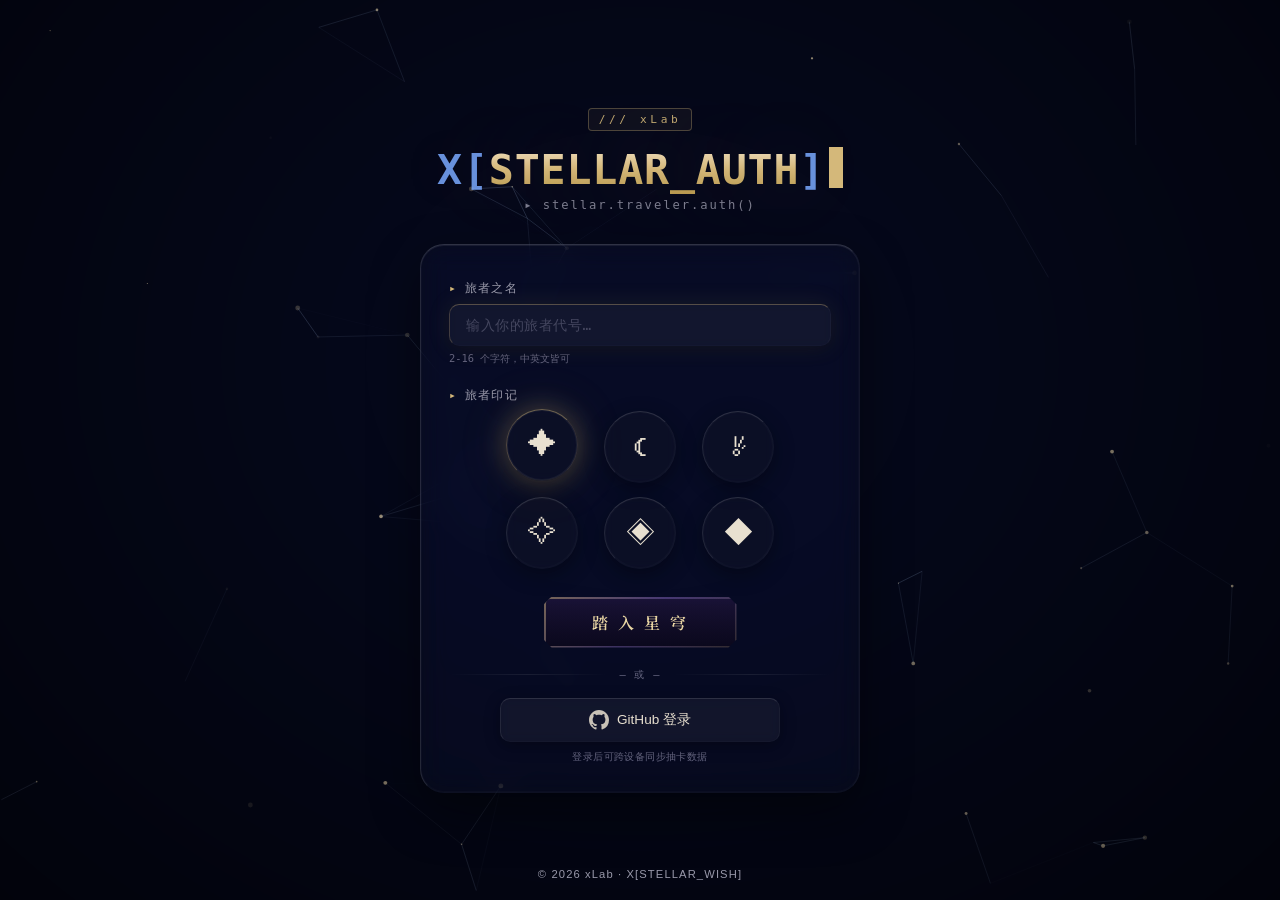
==== commit 9e98bd2a: "feat: page transitions + cloud leaderboard - assets/page-transition.js: fade-in/out on all internal " ====
--- a/index.html
+++ b/index.html
@@ -191,6 +191,7 @@
 .portal.stats .portal-icon{background:radial-gradient(circle,rgba(130,200,230,0.15),rgba(130,200,230,0.02));border-top-color:rgba(130,200,230,0.25);border-left-color:rgba(130,200,230,0.18)}
 .portal.guestbook .portal-icon{background:radial-gradient(circle,rgba(180,220,180,0.15),rgba(180,220,180,0.02));border-top-color:rgba(180,220,180,0.25);border-left-color:rgba(180,220,180,0.18)}
 .portal.quiz .portal-icon{background:radial-gradient(circle,rgba(100,220,200,0.18),rgba(100,220,200,0.03));border-top-color:rgba(100,220,200,0.3);border-left-color:rgba(100,220,200,0.2)}
+.portal.lb .portal-icon{background:radial-gradient(circle,rgba(255,200,100,0.18),rgba(255,200,100,0.03));border-top-color:rgba(255,200,100,0.3);border-left-color:rgba(255,200,100,0.2)}
 
 .portal h2{font-family:var(--ft);font-size:1.4rem;font-weight:700}
 .portal.wish h2{background:linear-gradient(180deg,var(--g3),var(--gold));-webkit-background-clip:text;-webkit-text-fill-color:transparent;background-clip:text}
@@ -199,6 +200,7 @@
 .portal.stats h2{background:linear-gradient(180deg,#99DDFF,#55AADD);-webkit-background-clip:text;-webkit-text-fill-color:transparent;background-clip:text}
 .portal.guestbook h2{background:linear-gradient(180deg,#C8E8C8,#66AA88);-webkit-background-clip:text;-webkit-text-fill-color:transparent;background-clip:text}
 .portal.quiz h2{background:linear-gradient(180deg,#AAEEEE,#44AAAA);-webkit-background-clip:text;-webkit-text-fill-color:transparent;background-clip:text}
+.portal.lb h2{background:linear-gradient(180deg,#FFE0A0,#FF9966);-webkit-background-clip:text;-webkit-text-fill-color:transparent;background-clip:text}
 
 .portal p{font-size:0.85rem;color:var(--t2);line-height:1.6}
 
@@ -448,6 +450,12 @@
       <p>技术知识问答，每题10抽<br>硬件·软件·安全·运维·设计</p>
       <span class="portal-arrow">进入 →</span>
     </a>
+    <a href="leaderboard.html" class="portal lb">
+      <div class="portal-icon">🏆</div>
+      <h2>排行榜</h2>
+      <p>答题挑战云端排行<br>全服前20名谁与争锋</p>
+      <span class="portal-arrow">进入 →</span>
+    </a>
     <a class="portal guestbook" id="portal-guestbook" onclick="event.preventDefault();openGuestbook()">
       <div class="portal-icon">💬</div>
       <h2>留言板</h2>
@@ -991,5 +999,6 @@
 })();
 </script>
 
+<script src="assets/page-transition.js"></script>
 </body>
 </html>
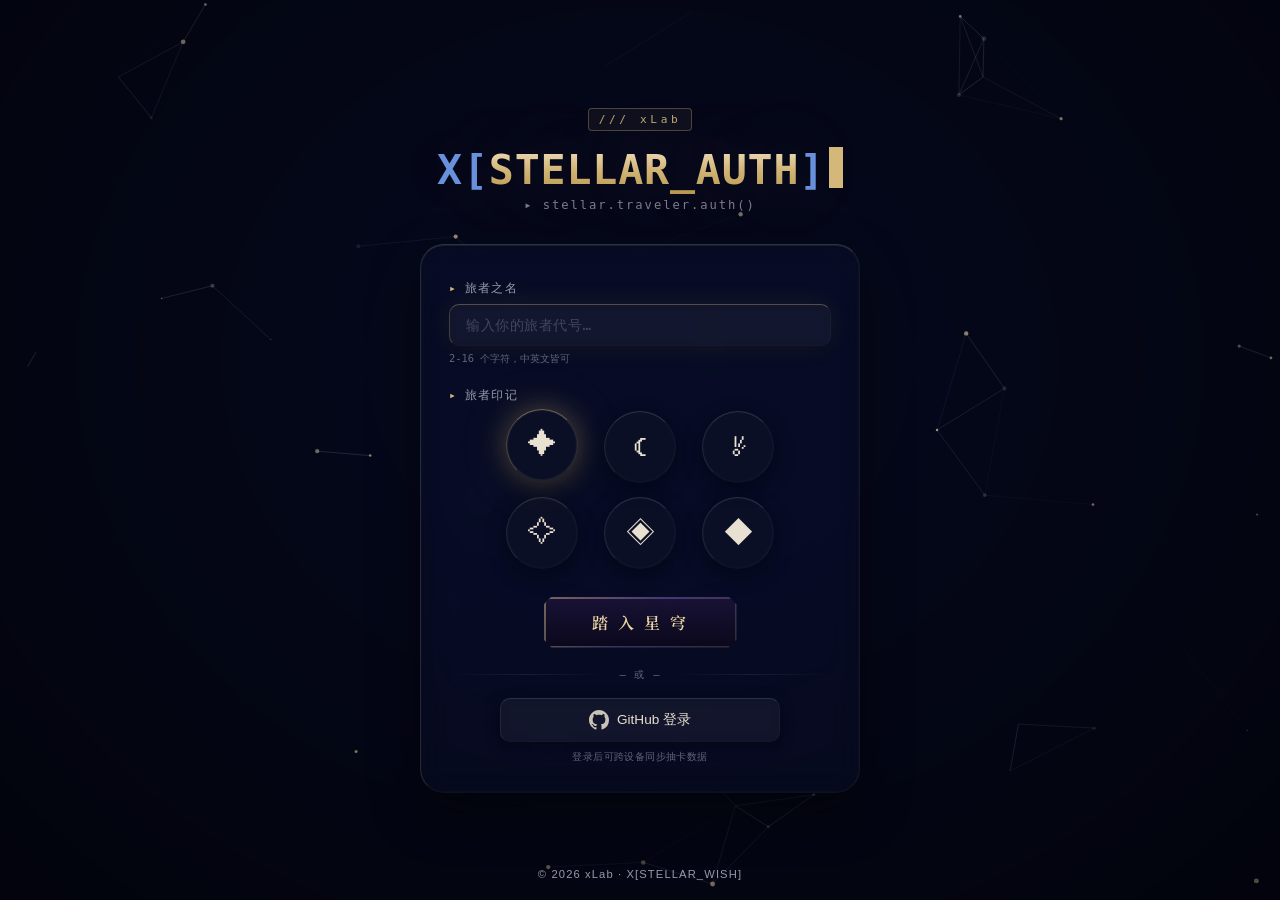
==== commit e25f6241: "fix: page transition overlay now in static HTML (no flash) - Static #pt-overlay div in every page bo" ====
--- a/index.html
+++ b/index.html
@@ -397,6 +397,8 @@
 </style>
 </head>
 <body>
+<!-- Page transition overlay -->
+<div id="pt-overlay" style="position:fixed;inset:0;z-index:9999;pointer-events:none;background:radial-gradient(ellipse at 50% 50%,rgba(5,8,26,0.92),rgba(2,2,12,0.98));opacity:0;transition:opacity 0.35s ease"></div>
 
 <!-- Auth guard: redirect to login if no profile -->
 <script>
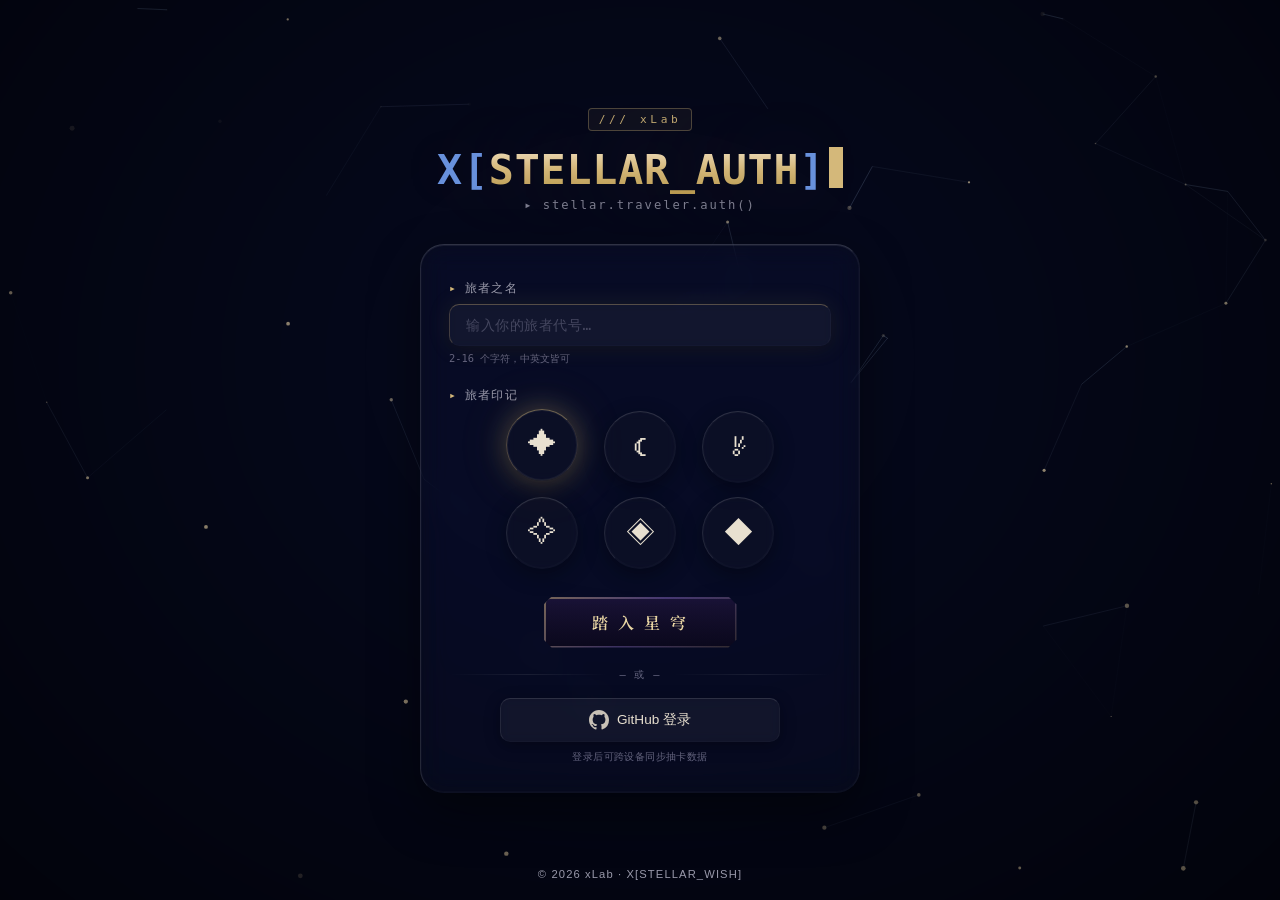
==== commit aeaaad31: "feat: card submission page + Worker creates Issues automatically - submit.html: card submission form" ====
--- a/index.html
+++ b/index.html
@@ -191,6 +191,7 @@
 .portal.stats .portal-icon{background:radial-gradient(circle,rgba(130,200,230,0.15),rgba(130,200,230,0.02));border-top-color:rgba(130,200,230,0.25);border-left-color:rgba(130,200,230,0.18)}
 .portal.guestbook .portal-icon{background:radial-gradient(circle,rgba(180,220,180,0.15),rgba(180,220,180,0.02));border-top-color:rgba(180,220,180,0.25);border-left-color:rgba(180,220,180,0.18)}
 .portal.quiz .portal-icon{background:radial-gradient(circle,rgba(100,220,200,0.18),rgba(100,220,200,0.03));border-top-color:rgba(100,220,200,0.3);border-left-color:rgba(100,220,200,0.2)}
+.portal.submit-portal .portal-icon{background:radial-gradient(circle,rgba(200,180,255,0.18),rgba(200,180,255,0.03));border-top-color:rgba(200,180,255,0.3);border-left-color:rgba(200,180,255,0.2)}
 .portal.lb .portal-icon{background:radial-gradient(circle,rgba(255,200,100,0.18),rgba(255,200,100,0.03));border-top-color:rgba(255,200,100,0.3);border-left-color:rgba(255,200,100,0.2)}
 
 .portal h2{font-family:var(--ft);font-size:1.4rem;font-weight:700}
@@ -200,6 +201,7 @@
 .portal.stats h2{background:linear-gradient(180deg,#99DDFF,#55AADD);-webkit-background-clip:text;-webkit-text-fill-color:transparent;background-clip:text}
 .portal.guestbook h2{background:linear-gradient(180deg,#C8E8C8,#66AA88);-webkit-background-clip:text;-webkit-text-fill-color:transparent;background-clip:text}
 .portal.quiz h2{background:linear-gradient(180deg,#AAEEEE,#44AAAA);-webkit-background-clip:text;-webkit-text-fill-color:transparent;background-clip:text}
+.portal.submit-portal h2{background:linear-gradient(180deg,#D8D0FF,#9988dd);-webkit-background-clip:text;-webkit-text-fill-color:transparent;background-clip:text}
 .portal.lb h2{background:linear-gradient(180deg,#FFE0A0,#FF9966);-webkit-background-clip:text;-webkit-text-fill-color:transparent;background-clip:text}
 
 .portal p{font-size:0.85rem;color:var(--t2);line-height:1.6}
@@ -452,6 +454,12 @@
       <p>技术知识问答，每题10抽<br>硬件·软件·安全·运维·设计</p>
       <span class="portal-arrow">进入 →</span>
     </a>
+    <a href="submit.html" class="portal submit-portal">
+      <div class="portal-icon">📬</div>
+      <h2>卡牌投稿</h2>
+      <p>提交你的原创卡牌<br>审核通过后加入抽卡池</p>
+      <span class="portal-arrow">进入 →</span>
+    </a>
     <a href="leaderboard.html" class="portal lb">
       <div class="portal-icon">🏆</div>
       <h2>排行榜</h2>
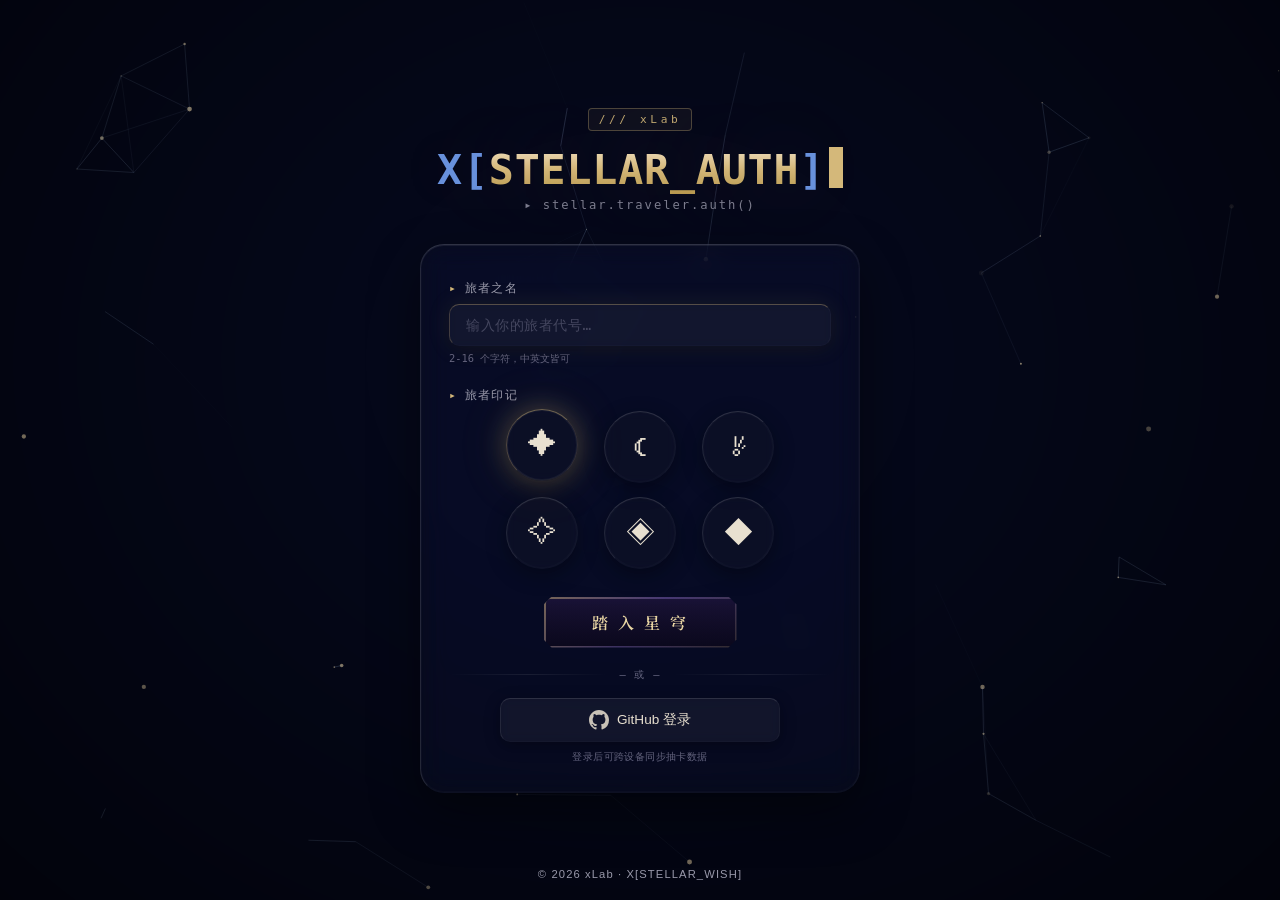
==== commit 1f760042: "fix: index portals 4+4 layout (flex-wrap)" ====
--- a/index.html
+++ b/index.html
@@ -123,8 +123,8 @@
 }
 
 .portals{
-  display:flex;gap:20px;flex-wrap:nowrap;justify-content:center;
-  max-width:1100px;width:100%;
+  display:flex;gap:20px;flex-wrap:wrap;justify-content:center;
+  max-width:900px;width:100%;
 }
 /* Frosted glass blobs behind cards — give backdrop-filter something to blur */
 .portals::before{
